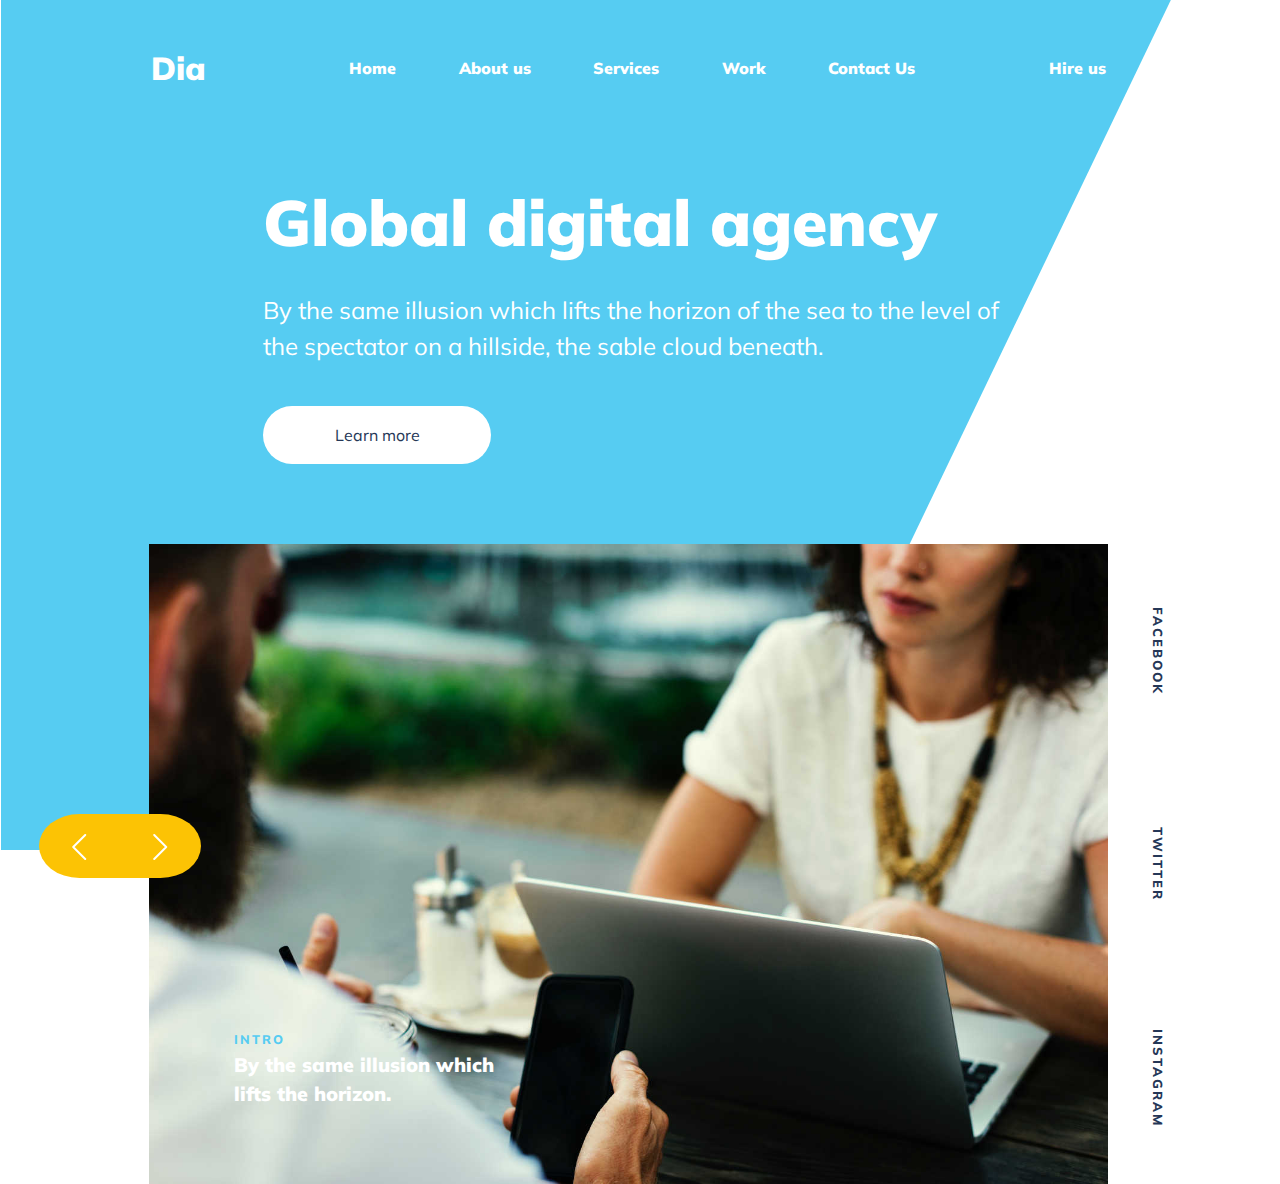
==== index.html @ 3fcb02a9 "Updates" ====
<!DOCTYPE html>
<html lang="en">
<head>
  <meta charset="UTF-8">
  <meta name="viewport" content="width=device-width, initial-scale=1.0">
  <title>Dia</title>
  <link rel="stylesheet" href="./styles/main.css">
  <link href="https://fonts.googleapis.com/css?family=Muli:300,400,700&display=swap" rel="stylesheet">
</head>
<body>
<header class="header">

  <nav class="nav header__nav">
    <ol class="nav__list">

      <li class="nav__item">
        <a href="" class="link nav__link nav__link--hover">
          Dia
        </a>
      </li>

      <li class="nav__item">
        <a href="" class="link nav__link">
          Home
        </a>
      </li>

      <li class="nav__item">
        <a href="" class="link nav__link">
          About us
        </a>
      </li>

      <li class="nav__item">
        <a href="" class="link nav__link">
          Services
        </a>
      </li>

      <li class="nav__item">
        <a href="" class="link nav__link">
          Work
        </a>
      </li>

      <li class="nav__item">
        <a href="" class="link nav__link">
          Contact Us
        </a>
      </li>

      <li class="nav__item">
        <a href="" class="link nav__link">
          Hire us
        </a>
      </li>
    </ol>
  </nav>

  <section class="heading header__info">
    <h1 class="heading__main">
      Global digital agency
    </h1>
    <p class="heading__text">By the same illusion which lifts the horizon of the sea to the level of the spectator on a
      hillside, the sable cloud beneath.</p>
    <a class="link heading__link" href="#">Learn more</a>
  </section>

  <section class="slider header__slider">

    <div class="slider__button">
      <div class="slider__button--left">
        <svg class="arrow" width="15" height="26" viewBox="0 0 15 26" fill="none" xmlns="http://www.w3.org/2000/svg">
          <path d="M13.2305 1L1.23047 13L13.2305 25" stroke="white" stroke-width="2" stroke-linecap="round"
                stroke-linejoin="round"/>
        </svg>
      </div>
      <div class="slider__button--right">
        <svg class="arrow" width="15" height="26" viewBox="0 0 15 26" fill="none" xmlns="http://www.w3.org/2000/svg">
          <path d="M1.23047 0.999999L13.2305 13L1.23047 25" stroke="white" stroke-width="2" stroke-linecap="round"
                stroke-linejoin="round"/>
        </svg>
      </div>
    </div>

    <img class="slider__img" src="./images/slider/slide-img-1.jpg" alt="">
    <div class="slider__intro--box">
      <a class="slider__link--intro">Intro</a>
      <p class="slider__text--intro">
        By the same illusion which lifts the horizon.
      </p>
    </div>

    <div class="slider__networks">
      <a class="link slider__link" href="#">Facebook</a>
      <a class="link slider__link" href="#">Twitter</a>
      <a class="link slider__link" href="#">Instagram</a>
    </div>


  </section>


</header>

<script type="text/javascript" src="scripts/main.js"></script>
</body>
</html>
---- styles/main.css ----
h1 {
  font-family: "Roboto", sans-serif;
  font-weight: 400; }

@font-face {
  font-family: "Roboto";
  src: url("../fonts/Roboto-Regular-webfont.woff") format("woff");
  font-weight: normal;
  font-style: normal; }

.header {
  height: 848px;
  background: url("../images/method-draw-image.svg") no-repeat right;
  background-size: cover;
  position: relative;
  border: 1px solid transparent; }
  .header__nav {
    margin-top: 51px; }

@media screen and (max-width: 899px) {
  .header {
    height: 1200px;
    background-color: #56ccf2; } }

.nav {
  display: -webkit-box;
  display: -ms-flexbox;
  display: flex;
  -ms-flex-wrap: nowrap;
      flex-wrap: nowrap;
  -webkit-box-pack: center;
      -ms-flex-pack: center;
          justify-content: center; }
  .nav__list {
    margin: 0;
    width: 100%;
    display: -webkit-box;
    display: -ms-flexbox;
    display: flex;
    -webkit-box-pack: center;
        -ms-flex-pack: center;
            justify-content: center;
    background-color: transparent; }
  .nav__item {
    list-style: none;
    line-height: 2;
    margin-right: 62.4px;
    padding-bottom: 5px;
    position: relative; }
    .nav__item::after {
      content: "";
      height: 0;
      width: 100%;
      bottom: 0;
      left: 0;
      border-radius: 2px;
      position: absolute;
      background-color: #fcc304;
      -webkit-transition: 0.5s;
      transition: 0.5s;
      -webkit-animation: nav_decor;
              animation: nav_decor; }
    .nav__item:nth-child(6) {
      margin-right: 134.16px; }
    .nav__item:first-child {
      padding: 0;
      font-size: 32px;
      line-height: 1;
      margin-right: 143.04px; }
    .nav__item:hover::after {
      height: 4px; }
    .nav__item:first-child:hover::after {
      height: 0;
      cursor: default; }
  .nav__link {
    font-weight: 900;
    padding: 5px 0;
    white-space: nowrap; }
    .nav__link--hover {
      cursor: default;
      padding: 0; }
      .nav__link--hover:hover {
        display: block;
        -webkit-transform: scale(1.5) rotate(360deg);
                transform: scale(1.5) rotate(360deg);
        -webkit-transition: 0.5s;
        transition: 0.5s; }

@media screen and (max-width: 999px) {
  .nav__item:nth-child(6) {
    margin-right: 62.4px; }
  .nav__item:first-child {
    margin-right: 62.4px; } }

@media screen and (max-width: 899px) {
  .nav__list {
    -webkit-box-orient: vertical;
    -webkit-box-direction: normal;
        -ms-flex-direction: column;
            flex-direction: column;
    -webkit-box-pack: center;
        -ms-flex-pack: center;
            justify-content: center;
    -webkit-box-align: center;
        -ms-flex-align: center;
            align-items: center; }
  .nav__item {
    font-size: 30px;
    line-height: 1.25; }
  .nav__item:first-child {
    margin-bottom: 50px; }
  .nav__link--hover {
    font-size: 62px; } }

body {
  margin: 0;
  font-family: "Muli", sans-serif;
  font-size: 16;
  line-height: 1.5; }

h1,
p {
  margin: 0; }

.link {
  text-decoration: none;
  color: white; }

.heading {
  display: -webkit-box;
  display: -ms-flexbox;
  display: flex;
  -webkit-box-orient: vertical;
  -webkit-box-direction: normal;
      -ms-flex-direction: column;
          flex-direction: column;
  width: 754px;
  position: relative;
  left: calc(50% - 377px); }
  .heading__main {
    font-family: "Muli", sans-serif;
    font-weight: 900;
    font-size: 64px;
    color: #fff;
    margin-top: 85px; }
  .heading__text {
    font-size: 24px;
    color: white;
    margin-top: 22px; }
  .heading__link {
    display: -webkit-box;
    display: -ms-flexbox;
    display: flex;
    -webkit-box-pack: center;
        -ms-flex-pack: center;
            justify-content: center;
    -webkit-box-align: center;
        -ms-flex-align: center;
            align-items: center;
    width: 226px;
    height: 56px;
    border-radius: 64px;
    background-color: #fff;
    color: #253757;
    margin-top: 42px;
    border: 1px solid transparent; }
    .heading__link:hover {
      color: #181818;
      background: #f7f7f7 -webkit-gradient(linear, left top, left bottom, from(#f7f7f7), to(#f1f1f1));
      background: #f7f7f7 linear-gradient(#f7f7f7, #f1f1f1); }
    .heading__link:active {
      color: #333333;
      border: 1px solid #cccccc;
      background: #eeeeee -webkit-gradient(linear, left top, left bottom, from(#eeeeee), to(#e0e0e0));
      background: #eeeeee linear-gradient(#eeeeee, #e0e0e0);
      -webkit-box-shadow: 0 1px 2px rgba(0, 0, 0, 0.1) inset;
              box-shadow: 0 1px 2px rgba(0, 0, 0, 0.1) inset; }

@media screen and (max-width: 899px) {
  .heading {
    -webkit-box-pack: center;
        -ms-flex-pack: center;
            justify-content: center;
    -webkit-box-align: center;
        -ms-flex-align: center;
            align-items: center;
    width: 100%;
    position: static; }
    .heading__main {
      font-size: 30px;
      padding: 0 40px;
      text-align: center; }
    .heading__text {
      font-size: 20px;
      color: white;
      margin-top: 22px;
      padding: 0 40px;
      text-align: center; } }

.slider {
  display: -webkit-box;
  display: -ms-flexbox;
  display: flex;
  -webkit-box-pack: center;
      -ms-flex-pack: center;
          justify-content: center;
  height: 640px;
  width: 80%;
  margin: 0 auto;
  padding-top: 80px;
  left: 80px;
  z-index: 1;
  position: relative; }
  .slider__img {
    height: 100%;
    width: 100%;
    -o-object-fit: cover;
       object-fit: cover;
    position: relative; }
  .slider__networks {
    display: -webkit-box;
    display: -ms-flexbox;
    display: flex;
    -webkit-box-orient: vertical;
    -webkit-box-direction: normal;
        -ms-flex-direction: column;
            flex-direction: column;
    -ms-flex-pack: distribute;
        justify-content: space-around;
    -webkit-box-align: center;
        -ms-flex-align: center;
            align-items: center; }
  .slider__link {
    display: block;
    margin-right: 85px;
    font-weight: 800;
    font-size: 13px;
    letter-spacing: 2px;
    text-transform: uppercase;
    color: #253757;
    -webkit-transform: rotate(90deg);
            transform: rotate(90deg); }
  .slider__intro--box {
    position: absolute;
    width: 265px;
    top: 562px;
    left: 25px; }
  .slider__link--intro {
    font-weight: 800;
    font-size: 12.6px;
    letter-spacing: 2px;
    text-transform: uppercase;
    color: #56ccf2; }
  .slider__text--intro {
    font-weight: 900;
    font-size: 19.6px;
    color: #fff; }
  .slider__button {
    position: absolute;
    top: calc(50% - 10px);
    right: calc(100% + 8px);
    display: -webkit-box;
    display: -ms-flexbox;
    display: flex;
    width: 162px;
    height: 64px;
    border-radius: 50px;
    z-index: 3; }
    .slider__button--left {
      position: relative;
      background-color: #fcc304;
      border-radius: 50% 0 0 50%;
      width: 50%;
      height: 100%;
      -webkit-transition: 1s;
      transition: 1s; }
      .slider__button--left:hover {
        background-color: #8a8a21;
        cursor: pointer; }
    .slider__button--right {
      position: relative;
      background-color: #fcc304;
      border-radius: 0 50% 50% 0;
      width: 50%;
      height: 100%;
      -webkit-transition: 1s;
      transition: 1s; }
      .slider__button--right:hover {
        background-color: #8a8a21;
        cursor: pointer; }

.arrow {
  display: block;
  margin: 20px auto; }

@media screen and (max-width: 899px) {
  .slider {
    position: static;
    display: -webkit-box;
    display: -ms-flexbox;
    display: flex;
    -webkit-box-pack: center;
        -ms-flex-pack: center;
            justify-content: center;
    -webkit-box-align: center;
        -ms-flex-align: center;
            align-items: center;
    margin: 0;
    width: 100%; }
    .slider__networks {
      display: none; } }

/*# sourceMappingURL=main.css.map */
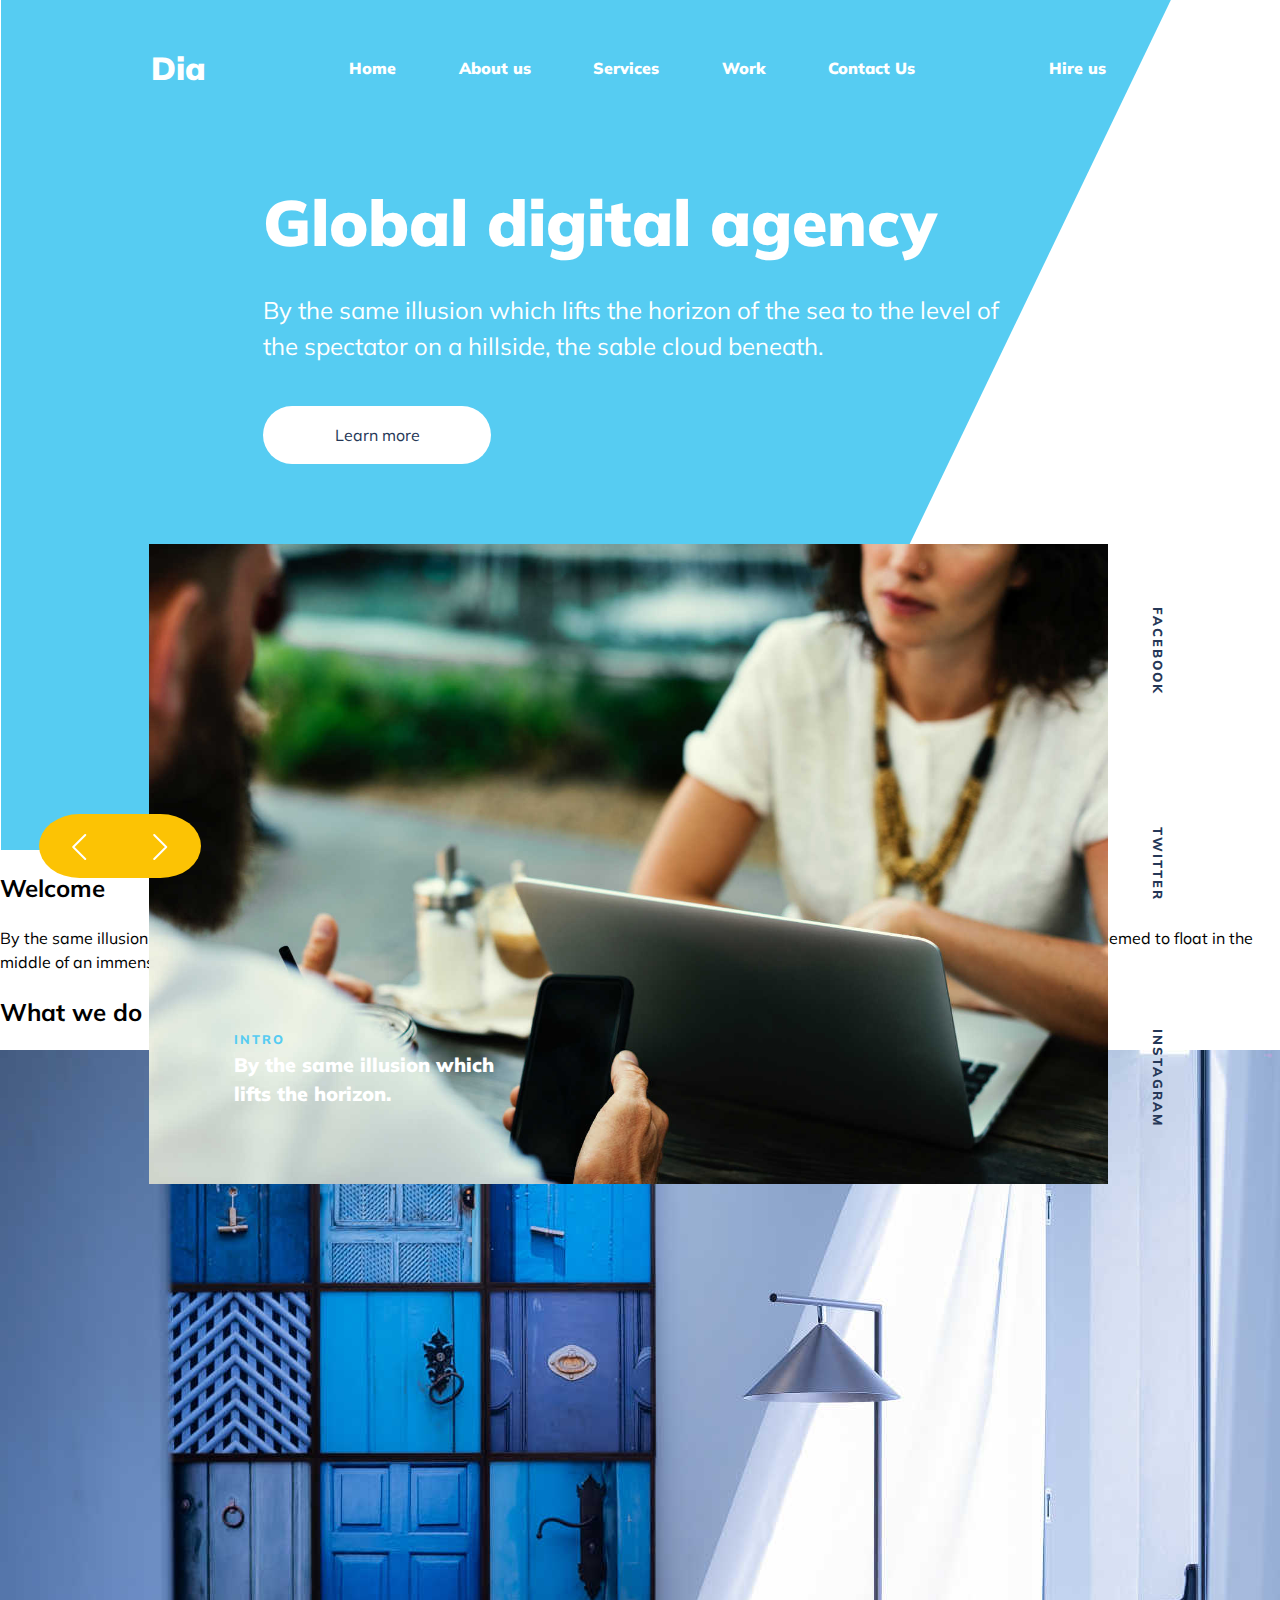
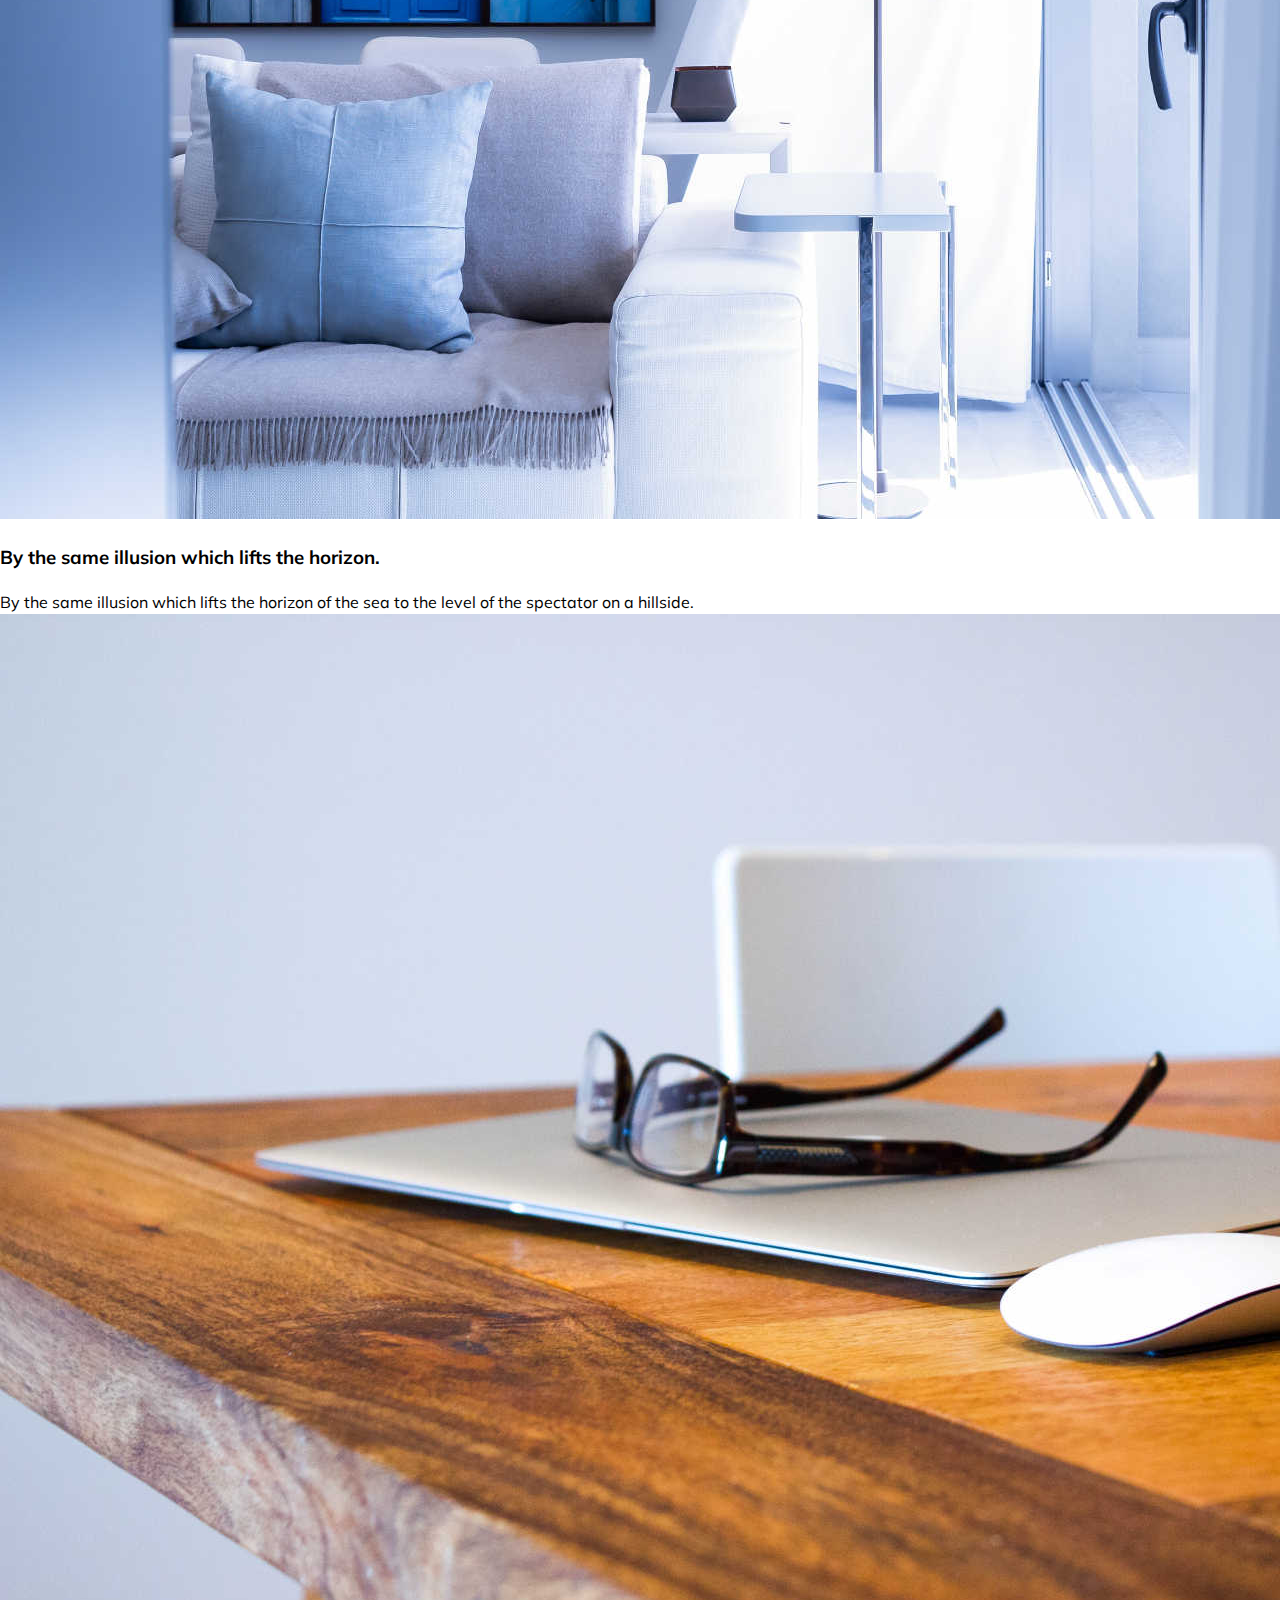
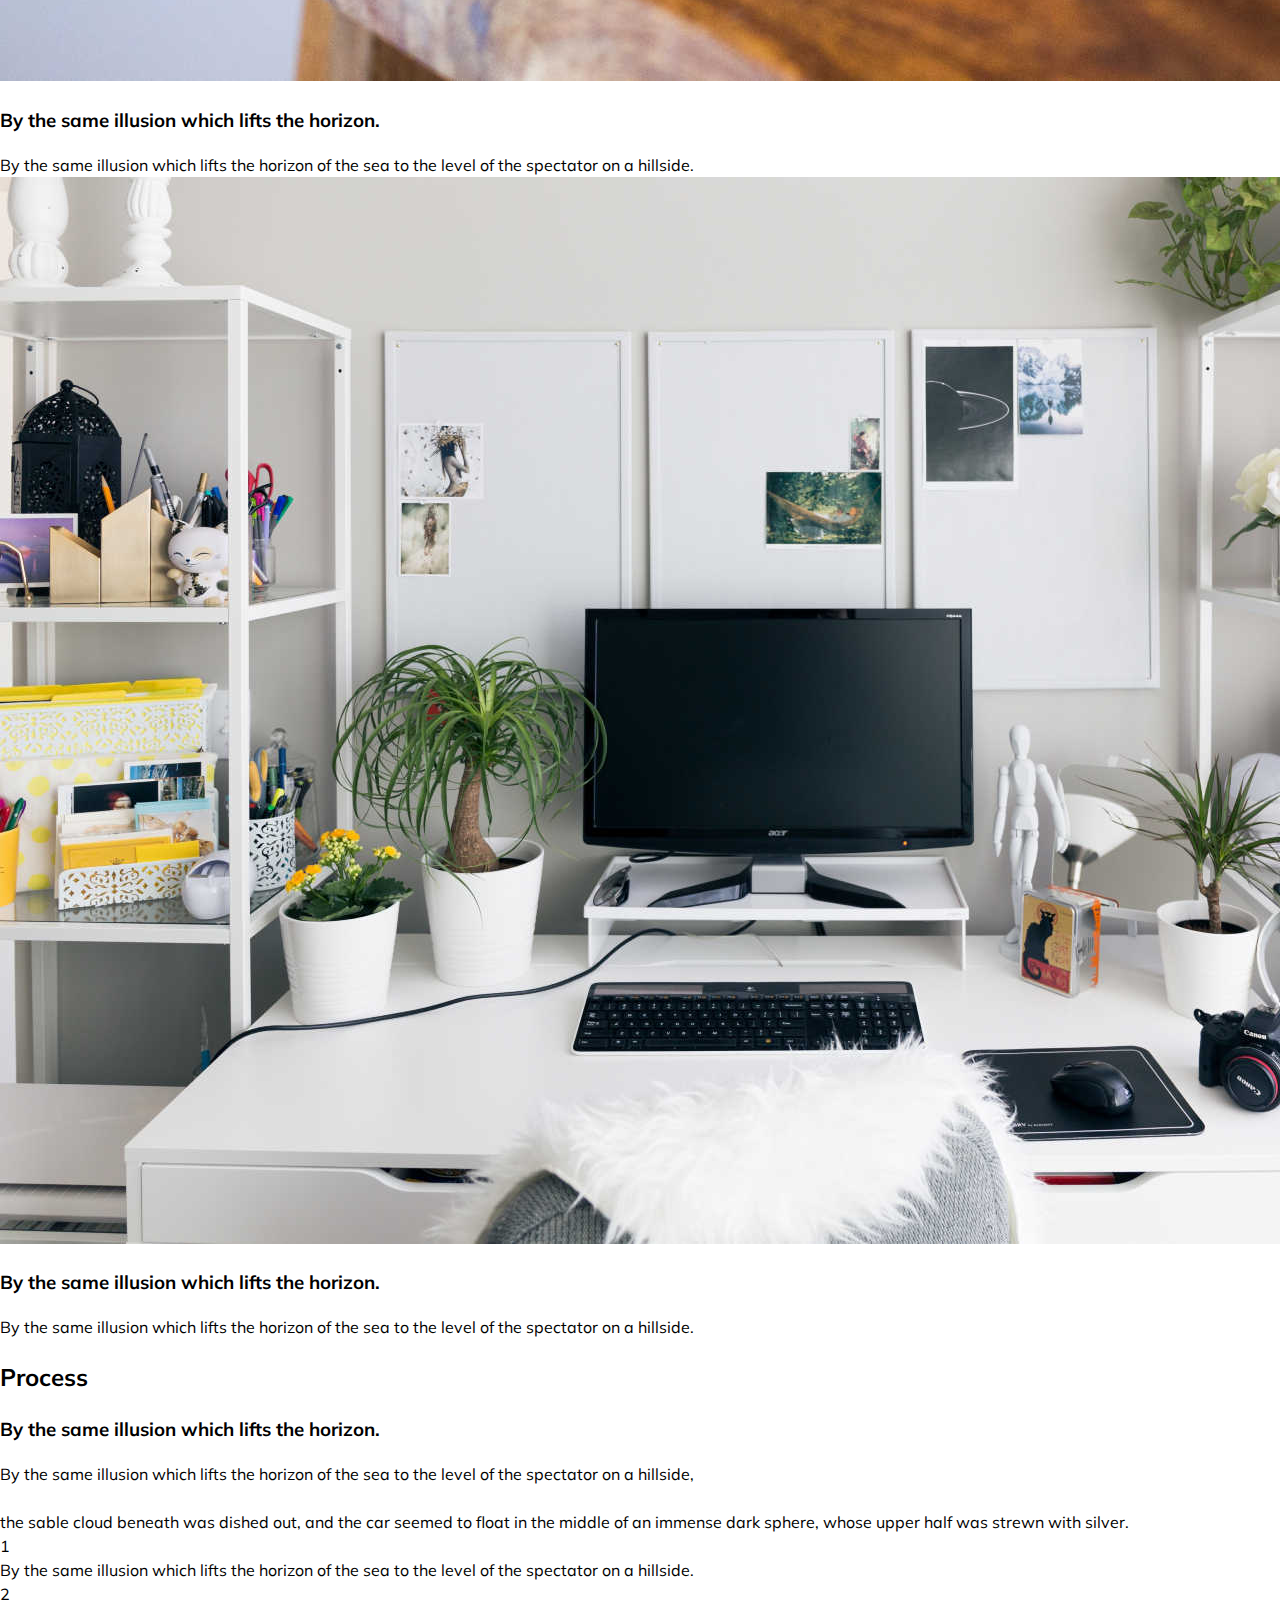
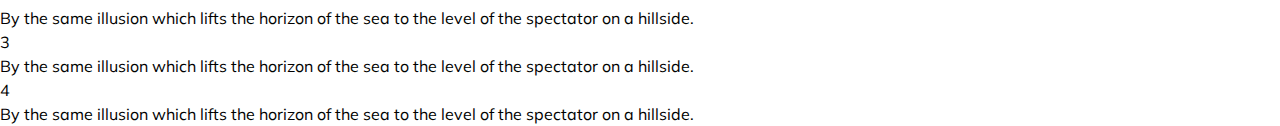
==== commit c59c4a37: "Update index.html" ====
--- a/index.html
+++ b/index.html
@@ -5,9 +5,9 @@
   <meta name="viewport" content="width=device-width, initial-scale=1.0">
   <title>Dia</title>
   <link rel="stylesheet" href="./styles/main.css">
-  <link href="https://fonts.googleapis.com/css?family=Muli:300,400,700&display=swap" rel="stylesheet">
+  <link href="https://fonts.googleapis.com/css?family=Muli:300,400,600,700,800,900&display=swap" rel="stylesheet">
 </head>
-<body>
+<body class="body">
 <header class="header">
 
   <nav class="nav header__nav">
@@ -100,8 +100,123 @@
 
   </section>
 
-
 </header>
+
+<main class="main body__main">
+  <section class="welcome main__welcome">
+    <article class="welcome__info">
+      <h2 class="welcome__heading">Welcome</h2>
+      <p class="welcome__text">
+        By the same illusion which lifts the horizon of
+        the sea to the level of the spectator on a hillside,
+        the sable cloud beneath was dished out, and the car seemed
+        to float in the middle of an immense dark sphere, whose
+        upper half was strewn with silver.
+      </p>
+    </article>
+  </section>
+
+  <section class="specification main__specification">
+    <h2 class="specification__heading">What we do</h2>
+    <article class="directions specification__directions">
+
+      <article class="directions__item">
+        <img src="./images/what-we-do/what-we-do-1.jpg" class="directions__img" alt="Lorem ipsum dolor sit amet.">
+        <h3 class="directions__heading">
+          By the same illusion which lifts the horizon.
+        </h3>
+        <p class="directions__text">
+          By the same illusion which lifts
+          the horizon of the sea to the level of
+          the spectator on a hillside.
+        </p>
+
+      </article>
+
+      <article class="directions__item">
+        <img src="./images/what-we-do/what-we-do-2.jpg" class="directions__img" alt="Lorem ipsum dolor sit amet.">
+        <h3 class="directions__heading">
+          By the same illusion which lifts the horizon.
+        </h3>
+        <p class="directions__text">
+          By the same illusion which lifts
+          the horizon of the sea to the level of
+          the spectator on a hillside.
+        </p>
+
+      </article>
+
+      <article class="directions__item">
+        <img src="./images/what-we-do/what-we-do-3.jpg" class="directions__img" alt="Lorem ipsum dolor sit amet.">
+        <h3 class="directions__heading">
+          By the same illusion which lifts the horizon.
+        </h3>
+        <p class="directions__text">
+          By the same illusion which lifts
+          the horizon of the sea to the level of
+          the spectator on a hillside.
+        </p>
+
+      </article>
+
+    </article>
+  </section>
+
+  <section class="process main__process">
+
+    <article class="process__item">
+      <h2 class="process__heading">Process</h2>
+      <h3 class="process__subheading">
+        By the same illusion which lifts the horizon.
+      </h3>
+      <p class="process__text">
+        By the same illusion which lifts
+        the horizon of the sea to the level of the spectator on a hillside,
+        <br><br>
+        the sable cloud beneath was dished out,
+        and the car seemed to float in the middle of an
+        immense dark sphere, whose upper half was strewn with silver.
+      </p>
+    </article>
+
+    <article class="cards process__cards">
+
+      <article class="cards__item">
+        <span class="cards__number cards__number--1"></span>
+        <p class="cards__num cards__num--1">1</p>
+        <p class="cards__item--text">By the same illusion which lifts
+          the horizon of the sea to the level
+          of the spectator on a hillside.</p>
+      </article>
+
+        <article class="cards__item">
+          <span class="cards__number cards__number--2"></span>
+          <p class="cards__num cards__num--2">2</p>
+          <p class="cards__item--text">By the same illusion which lifts
+            the horizon of the sea to the level
+            of the spectator on a hillside.</p>
+        </article>
+
+        <article class="cards__item">
+          <span class="cards__number cards__number--3"></span>
+          <p class="cards__num cards__num--3">3</p>
+          <p class="cards__item--text">By the same illusion which lifts
+            the horizon of the sea to the level
+            of the spectator on a hillside.</p>
+        </article>
+
+        <article class="cards__item">
+          <span class="cards__number cards__number--4"></span>
+          <p class="cards__num cards__num--4">4</p>
+          <p class="cards__item--text">By the same illusion which lifts
+            the horizon of the sea to the level
+            of the spectator on a hillside.</p>
+        </article>
+
+      </article>
+    </article>
+  </section>
+</main>
 
 <script type="text/javascript" src="scripts/main.js"></script>
 </body>
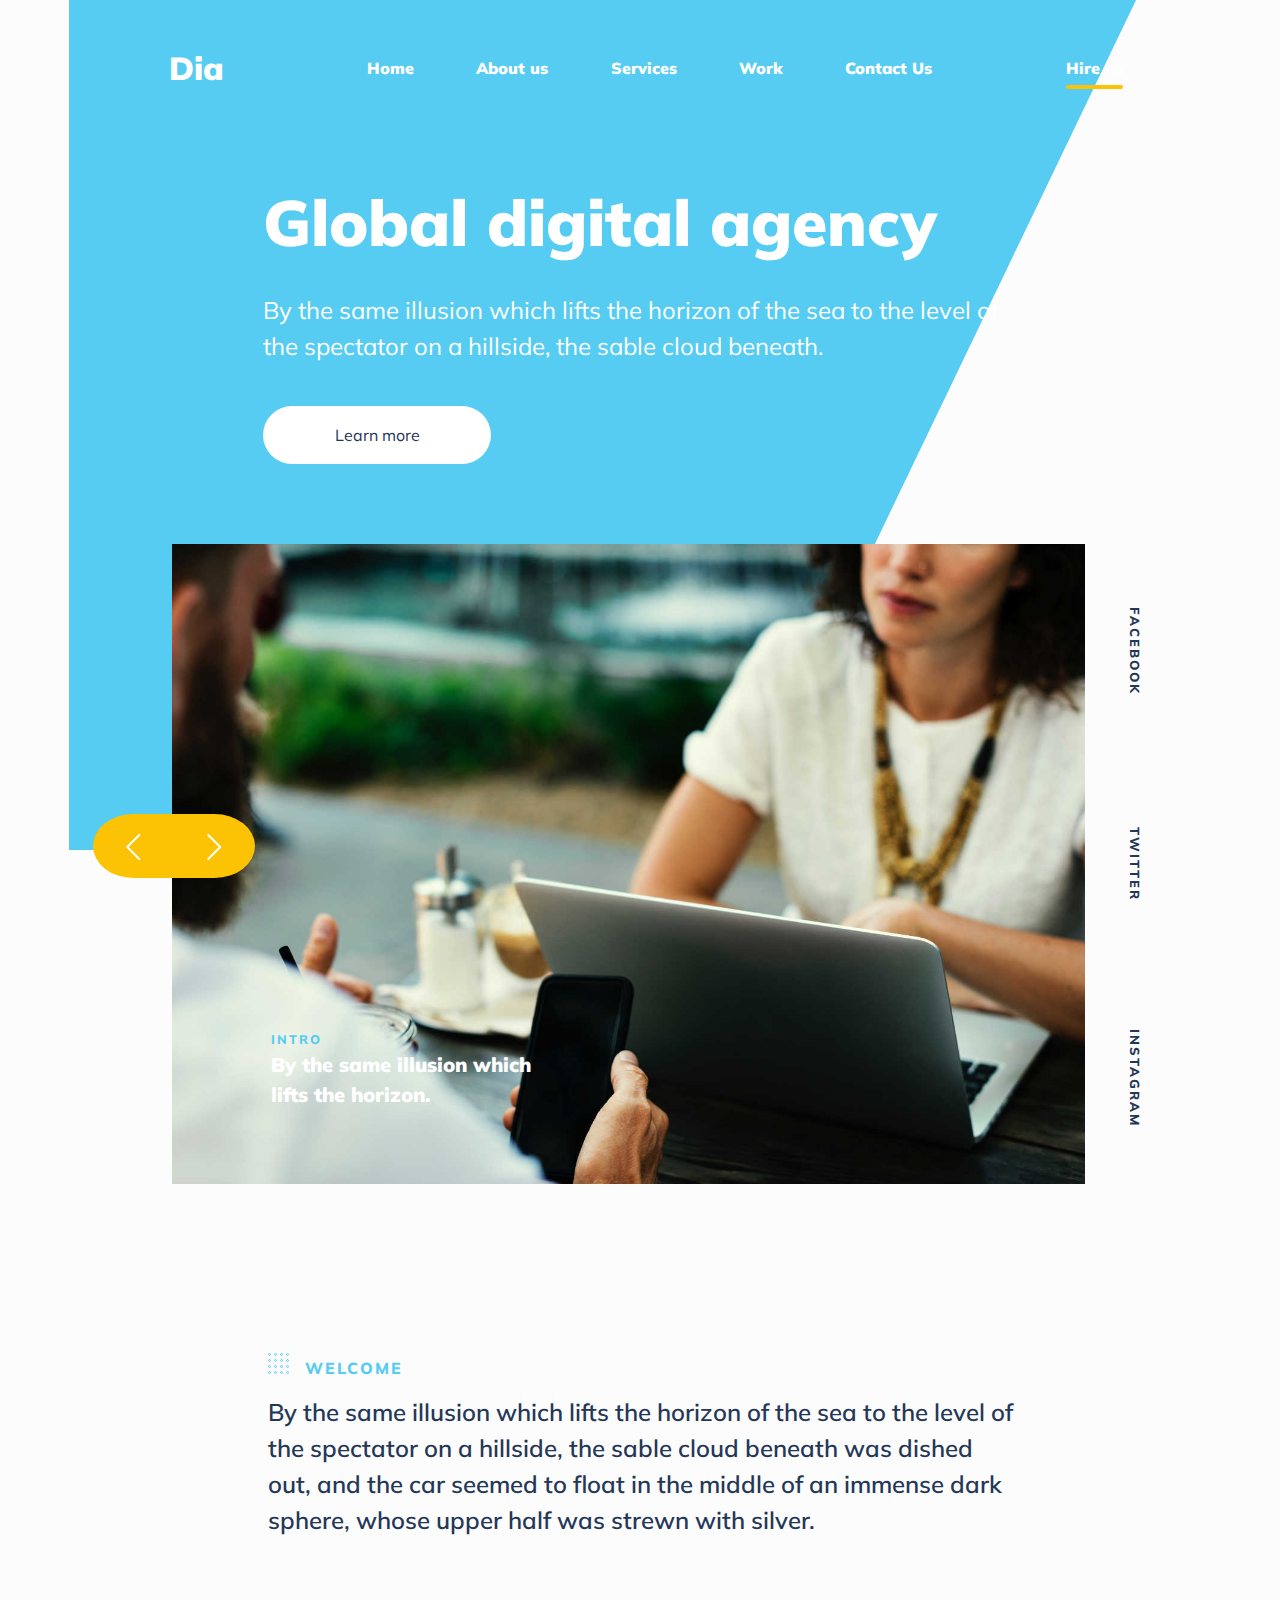
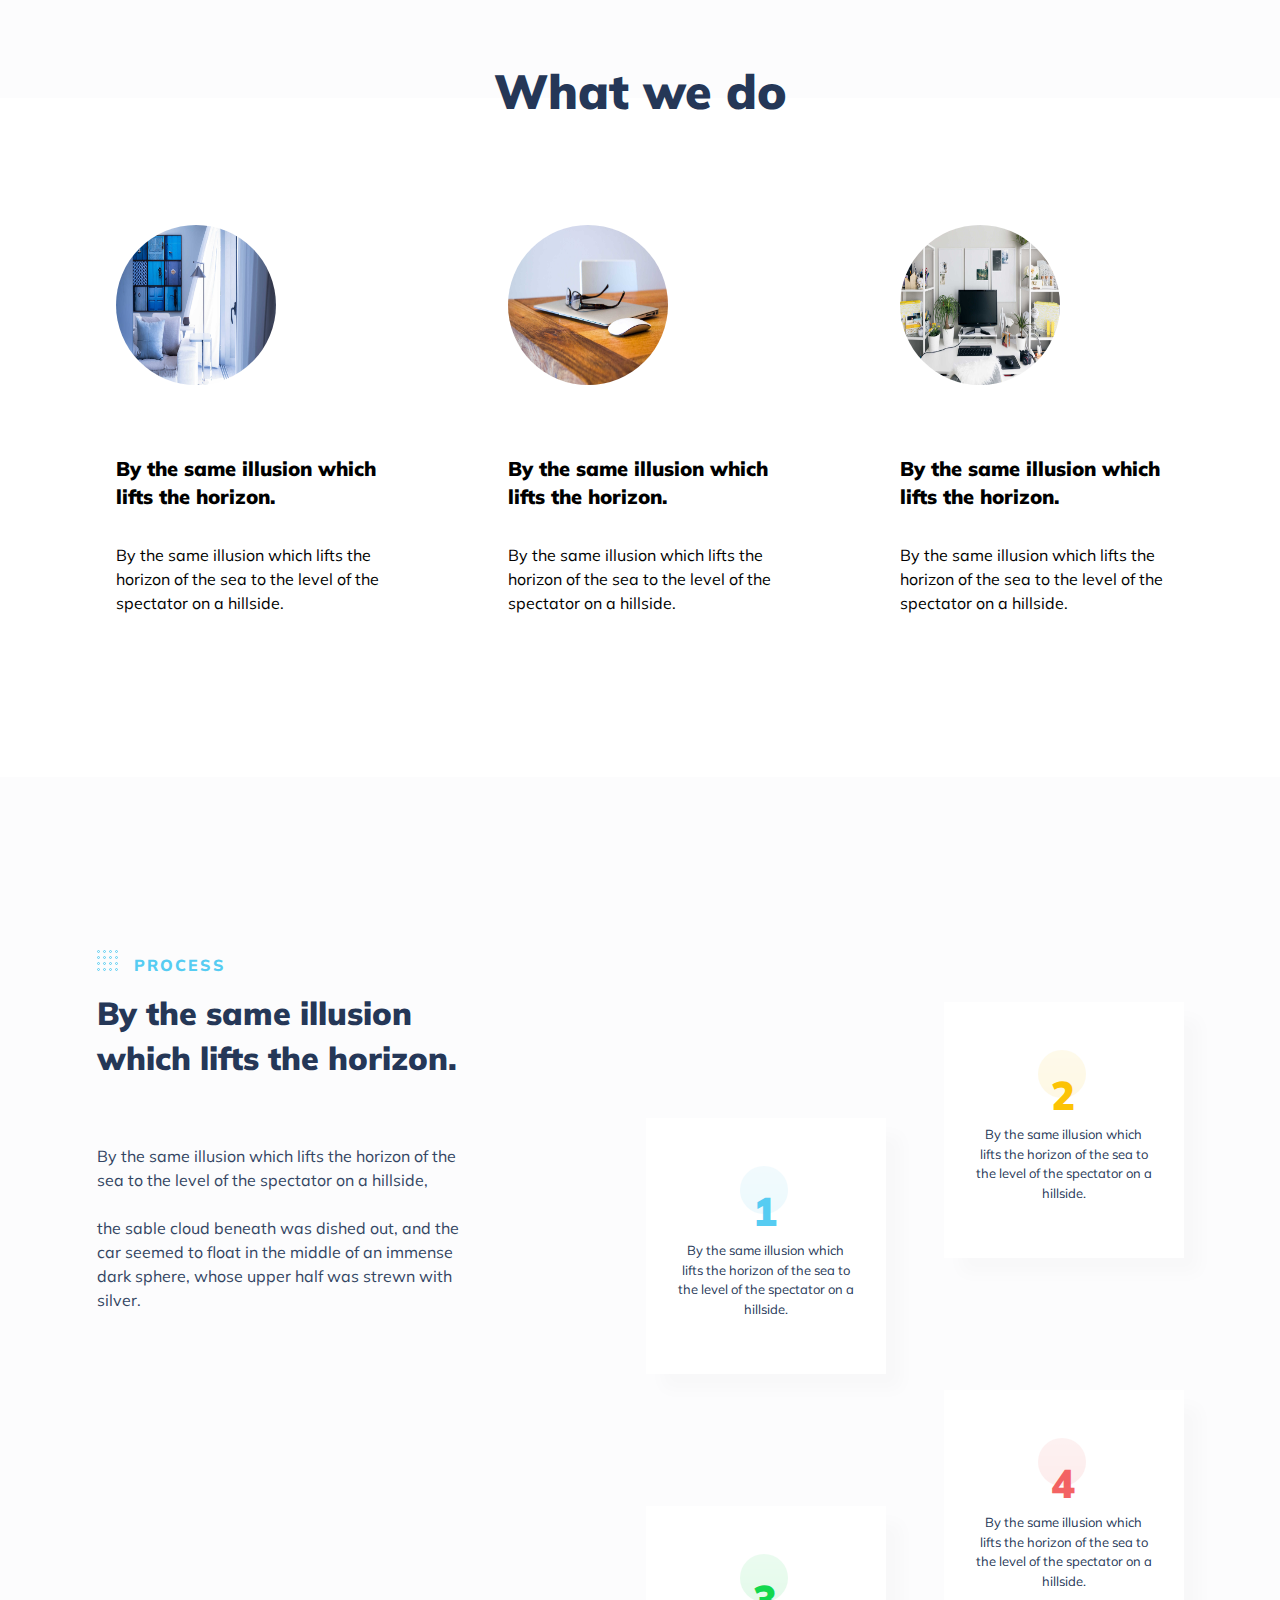
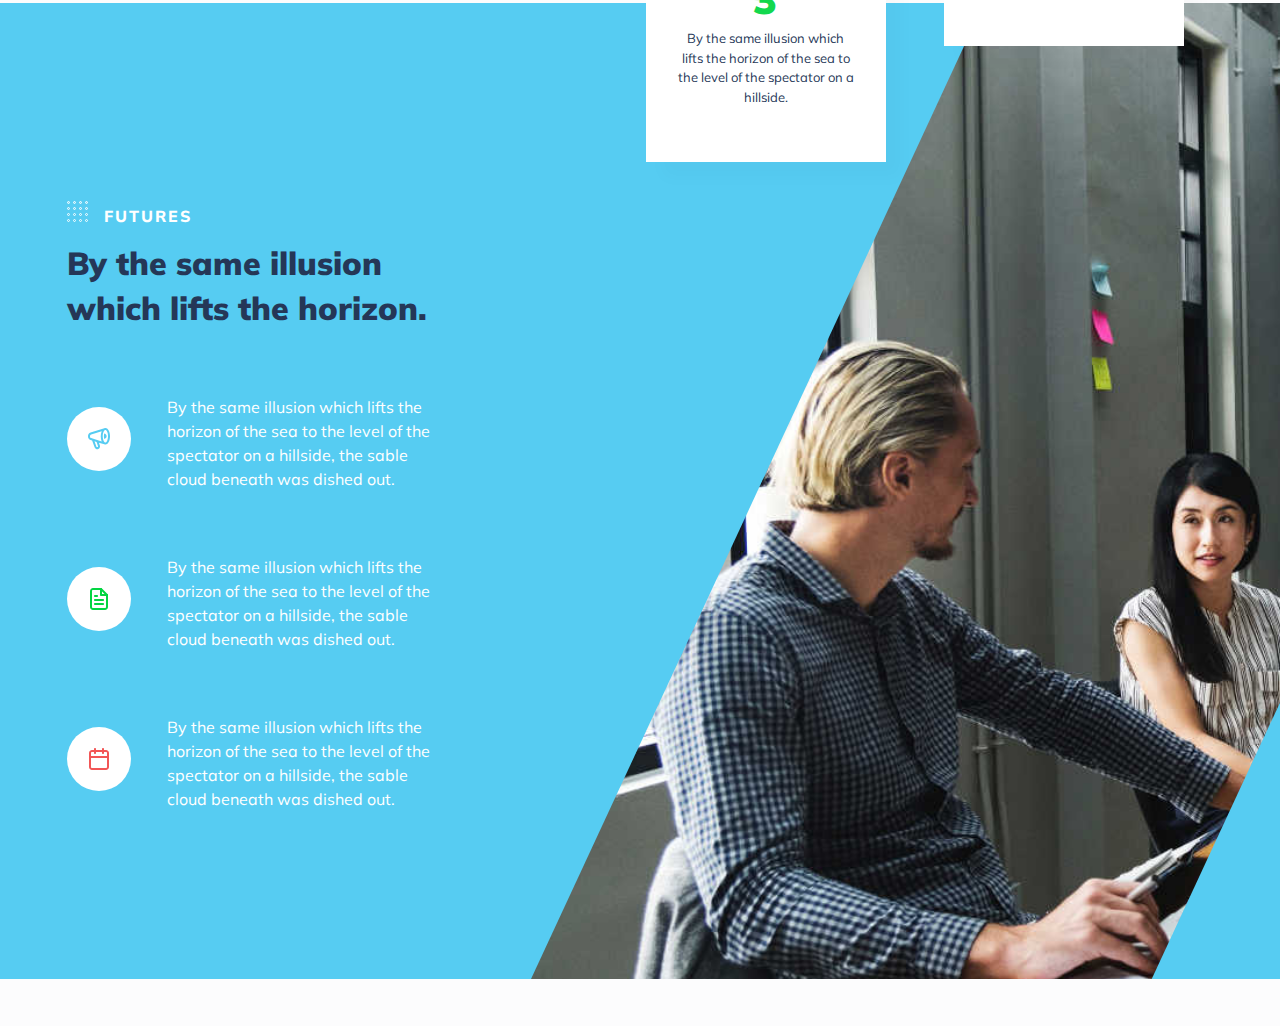
==== commit 9add361e: "Updates" ====
--- a/index.html
+++ b/index.html
@@ -105,7 +105,7 @@
 <main class="main body__main">
   <section class="welcome main__welcome">
     <article class="welcome__info">
-      <h2 class="welcome__heading">Welcome</h2>
+      <h2 class="section-heading">Welcome</h2>
       <p class="welcome__text">
         By the same illusion which lifts the horizon of
         the sea to the level of the spectator on a hillside,
@@ -165,8 +165,8 @@
   <section class="process main__process">
 
     <article class="process__item">
-      <h2 class="process__heading">Process</h2>
-      <h3 class="process__subheading">
+      <h2 class="section-heading">Process</h2>
+      <h3 class="subheading">
         By the same illusion which lifts the horizon.
       </h3>
       <p class="process__text">
@@ -189,33 +189,71 @@
           of the spectator on a hillside.</p>
       </article>
 
-        <article class="cards__item">
-          <span class="cards__number cards__number--2"></span>
-          <p class="cards__num cards__num--2">2</p>
-          <p class="cards__item--text">By the same illusion which lifts
-            the horizon of the sea to the level
-            of the spectator on a hillside.</p>
-        </article>
-
-        <article class="cards__item">
-          <span class="cards__number cards__number--3"></span>
-          <p class="cards__num cards__num--3">3</p>
-          <p class="cards__item--text">By the same illusion which lifts
-            the horizon of the sea to the level
-            of the spectator on a hillside.</p>
-        </article>
-
-        <article class="cards__item">
-          <span class="cards__number cards__number--4"></span>
-          <p class="cards__num cards__num--4">4</p>
-          <p class="cards__item--text">By the same illusion which lifts
-            the horizon of the sea to the level
-            of the spectator on a hillside.</p>
-        </article>
-
-      </article>
-    </article>
-  </section>
+      <article class="cards__item">
+        <span class="cards__number cards__number--2"></span>
+        <p class="cards__num cards__num--2">2</p>
+        <p class="cards__item--text">By the same illusion which lifts
+          the horizon of the sea to the level
+          of the spectator on a hillside.</p>
+      </article>
+
+      <article class="cards__item">
+        <span class="cards__number cards__number--3"></span>
+        <p class="cards__num cards__num--3">3</p>
+        <p class="cards__item--text">By the same illusion which lifts
+          the horizon of the sea to the level
+          of the spectator on a hillside.</p>
+      </article>
+
+      <article class="cards__item">
+        <span class="cards__number cards__number--4"></span>
+        <p class="cards__num cards__num--4">4</p>
+        <p class="cards__item--text">By the same illusion which lifts
+          the horizon of the sea to the level
+          of the spectator on a hillside.</p>
+      </article>
+
+    </article>
+    </article>
+
+  </section>
+
+  <section class="features">
+    <article class="features__info">
+      <h2 class="section-heading section-heading--lite">Futures</h2>
+      <h3 class="subheading features__subheading">By the same illusion which lifts the horizon.</h3>
+
+      <span class="icon features__icon--1"></span>
+      <p class="features__text">
+        By the same illusion which lifts the horizon
+        of the sea to the level of the spectator on a hillside,
+        the sable cloud beneath was dished out.
+      </p>
+
+      <span class="icon features__icon--2"></span>
+      <p class="features__text">
+        By the same illusion which lifts
+        the horizon of the sea to the level of
+        the spectator on a hillside, the sable
+        cloud beneath was dished out.
+      </p>
+
+      <span class="icon features__icon--3"></span>
+      <p class="features__text">
+        By the same illusion which lifts the horizon
+        of the sea to the level of the spectator on a hillside,
+        the sable cloud beneath was dished out.
+      </p>
+
+    </article>
+
+    <div class="rectangle">
+    </div>
+
+
+  </section>
+
+
 </main>
 
 <script type="text/javascript" src="scripts/main.js"></script>
--- a/styles/main.css
+++ b/styles/main.css
@@ -10,6 +10,7 @@
 
 .header {
   height: 848px;
+  max-width: 1600px;
   background: url("../images/method-draw-image.svg") no-repeat right;
   background-size: cover;
   position: relative;
@@ -19,7 +20,17 @@
 
 @media screen and (max-width: 899px) {
   .header {
+    display: -webkit-box;
+    display: -ms-flexbox;
+    display: flex;
+    -webkit-box-orient: vertical;
+    -webkit-box-direction: normal;
+        -ms-flex-direction: column;
+            flex-direction: column;
     height: 1200px;
+    width: 100vw;
+    -webkit-box-sizing: border-box;
+            box-sizing: border-box;
     background-color: #56ccf2; } }
 
 .nav {
@@ -30,7 +41,10 @@
       flex-wrap: nowrap;
   -webkit-box-pack: center;
       -ms-flex-pack: center;
-          justify-content: center; }
+          justify-content: center;
+  width: 948px;
+  position: relative;
+  left: 10%; }
   .nav__list {
     margin: 0;
     width: 100%;
@@ -60,6 +74,8 @@
       transition: 0.5s;
       -webkit-animation: nav_decor;
               animation: nav_decor; }
+    .nav__item:last-child::after {
+      height: 4px; }
     .nav__item:nth-child(6) {
       margin-right: 134.16px; }
     .nav__item:first-child {
@@ -86,38 +102,50 @@
         -webkit-transition: 0.5s;
         transition: 0.5s; }
 
-@media screen and (max-width: 999px) {
-  .nav__item:nth-child(6) {
-    margin-right: 62.4px; }
-  .nav__item:first-child {
-    margin-right: 62.4px; } }
-
 @media screen and (max-width: 899px) {
-  .nav__list {
-    -webkit-box-orient: vertical;
-    -webkit-box-direction: normal;
-        -ms-flex-direction: column;
-            flex-direction: column;
-    -webkit-box-pack: center;
-        -ms-flex-pack: center;
-            justify-content: center;
-    -webkit-box-align: center;
-        -ms-flex-align: center;
-            align-items: center; }
-  .nav__item {
-    font-size: 30px;
-    line-height: 1.25; }
-  .nav__item:first-child {
-    margin-bottom: 50px; }
-  .nav__link--hover {
-    font-size: 62px; } }
+  .nav {
+    position: static;
+    width: 100%; }
+    .nav__list {
+      -webkit-box-orient: vertical;
+      -webkit-box-direction: normal;
+          -ms-flex-direction: column;
+              flex-direction: column;
+      -webkit-box-pack: center;
+          -ms-flex-pack: center;
+              justify-content: center;
+      -webkit-box-align: center;
+          -ms-flex-align: center;
+              align-items: center; }
+    .nav__item {
+      font-size: 30px;
+      line-height: 1.25;
+      margin: 0; }
+      .nav__item:first-child, .nav__item:nth-child(6) {
+        margin-right: 0; }
+    .nav__item:first-child {
+      margin-bottom: 50px; }
+    .nav__link--hover {
+      font-size: 62px; } }
 
 body {
+  display: -webkit-box;
+  display: -ms-flexbox;
+  display: flex;
+  -webkit-box-orient: vertical;
+  -webkit-box-direction: normal;
+      -ms-flex-direction: column;
+          flex-direction: column;
+  -webkit-box-align: center;
+      -ms-flex-align: center;
+          align-items: center;
+  background-color: #fcfcfd;
   margin: 0;
   font-family: "Muli", sans-serif;
-  font-size: 16;
+  font-size: 16px;
   line-height: 1.5; }
 
+h3,
 h1,
 p {
   margin: 0; }
@@ -136,7 +164,7 @@
           flex-direction: column;
   width: 754px;
   position: relative;
-  left: calc(50% - 377px); }
+  left: 17%; }
   .heading__main {
     font-family: "Muli", sans-serif;
     font-weight: 900;
@@ -185,7 +213,8 @@
         -ms-flex-align: center;
             align-items: center;
     width: 100%;
-    position: static; }
+    position: static;
+    padding: 0; }
     .heading__main {
       font-size: 30px;
       padding: 0 40px;
@@ -244,7 +273,7 @@
     position: absolute;
     width: 265px;
     top: 562px;
-    left: 25px; }
+    left: 8px; }
   .slider__link--intro {
     font-weight: 800;
     font-size: 12.6px;
@@ -253,7 +282,7 @@
     color: #56ccf2; }
   .slider__text--intro {
     font-weight: 900;
-    font-size: 19.6px;
+    font-size: 20px;
     color: #fff; }
   .slider__button {
     position: absolute;
@@ -306,8 +335,337 @@
         -ms-flex-align: center;
             align-items: center;
     margin: 0;
-    width: 100%; }
+    width: 100vw;
+    -webkit-box-sizing: border-box;
+            box-sizing: border-box; }
+    .slider__img {
+      width: 100vw; }
     .slider__networks {
-      display: none; } }
+      display: none; }
+    .slider__intro--box {
+      top: 1062px;
+      left: 98px; } }
+
+.body__main {
+  margin-top: 490px; }
+
+.section-heading {
+  font-weight: 800;
+  font-size: 16px;
+  letter-spacing: 2px;
+  text-transform: uppercase;
+  color: #56ccf2; }
+  .section-heading:before {
+    content: url("../images/sub-title/sub-title-icon-dark.svg");
+    margin-right: 16px; }
+  .section-heading--lite {
+    color: #fff; }
+    .section-heading--lite:before {
+      content: url("../images/sub-title/sub-title-icon-light.svg"); }
+
+.subheading {
+  font-weight: 900;
+  font-size: 32px;
+  line-height: 1.4;
+  color: #253757;
+  padding-bottom: 64px; }
+
+.main {
+  display: -webkit-box;
+  display: -ms-flexbox;
+  display: flex;
+  -webkit-box-orient: vertical;
+  -webkit-box-direction: normal;
+      -ms-flex-direction: column;
+          flex-direction: column;
+  -webkit-box-pack: center;
+      -ms-flex-pack: center;
+          justify-content: center;
+  -webkit-box-align: center;
+      -ms-flex-align: center;
+          align-items: center;
+  max-width: 1600px; }
+
+.welcome {
+  width: 745px;
+  padding-bottom: 160px; }
+  .welcome__text {
+    font-family: Muli, sans-serif;
+    font-weight: 600;
+    font-size: 24px;
+    line-height: 1.5;
+    color: #253757; }
+
+.specification {
+  background-color: #fff;
+  width: 100vw; }
+  .specification__heading {
+    font-weight: 900;
+    font-size: 48px;
+    line-height: 1;
+    text-align: center;
+    position: relative;
+    bottom: 70px;
+    color: #253757; }
+
+.directions {
+  display: -webkit-box;
+  display: -ms-flexbox;
+  display: flex;
+  -webkit-box-pack: center;
+      -ms-flex-pack: center;
+          justify-content: center;
+  -webkit-box-align: center;
+      -ms-flex-align: center;
+          align-items: center;
+  padding-bottom: 162px; }
+  .directions__item {
+    width: 264px;
+    margin-right: 128px; }
+    .directions__item:last-child {
+      margin: 0; }
+  .directions__img {
+    width: 160px;
+    height: 160px;
+    border-radius: 50%;
+    margin-bottom: 64px; }
+  .directions__heading {
+    font-weight: 900;
+    font-size: 20px;
+    line-height: 1.4;
+    margin-bottom: 32px; }
+
+.process {
+  display: -webkit-box;
+  display: -ms-flexbox;
+  display: flex;
+  -webkit-box-pack: justify;
+      -ms-flex-pack: justify;
+          justify-content: space-between;
+  padding-top: 160px; }
+  .process__item {
+    width: 362px;
+    margin-right: 187px; }
+  .process__text {
+    font-size: 16px;
+    color: #334563; }
+
+.cards {
+  display: grid;
+  grid-template-columns: repeat(2, 240px);
+  grid-template-rows: repeat(2, 260px);
+  grid-column-gap: 58px;
+  grid-row-gap: 128px;
+  margin-top: 65px; }
+  .cards__item {
+    width: 240px;
+    height: 256px;
+    background-color: #fff;
+    -webkit-box-shadow: 16px 16px 16px rgba(0, 0, 0, 0.02);
+            box-shadow: 16px 16px 16px rgba(0, 0, 0, 0.02);
+    text-align: center;
+    font-size: 13px;
+    color: #253757;
+    padding: 0 32px;
+    -webkit-box-sizing: border-box;
+            box-sizing: border-box; }
+    .cards__item:first-child, .cards__item:nth-child(3) {
+      margin-top: 116px; }
+    .cards__item:nth-child(3), .cards__item:nth-child(4) {
+      z-index: 1; }
+  .cards__number {
+    display: block;
+    width: 48px;
+    height: 48px;
+    border-radius: 50%;
+    opacity: 0.1;
+    position: relative;
+    left: calc(120px - 58px);
+    top: 48px; }
+    .cards__number--1 {
+      background: -webkit-gradient(linear, left top, left bottom, from(rgba(255, 255, 255, 0.25)), to(rgba(255, 255, 255, 0))), -webkit-gradient(linear, left bottom, left top, from(#56ccf2), to(#56ccf2)), #c4c4c4;
+      background: linear-gradient(180deg, rgba(255, 255, 255, 0.25) 0%, rgba(255, 255, 255, 0) 100%), linear-gradient(0deg, #56ccf2, #56ccf2), #c4c4c4; }
+    .cards__number--2 {
+      background: -webkit-gradient(linear, left top, left bottom, from(rgba(255, 255, 255, 0.25)), to(rgba(255, 255, 255, 0))), #fcc304;
+      background: linear-gradient(180deg, rgba(255, 255, 255, 0.25) 0%, rgba(255, 255, 255, 0) 100%), #fcc304; }
+    .cards__number--3 {
+      background: -webkit-gradient(linear, left top, left bottom, from(rgba(255, 255, 255, 0.25)), to(rgba(255, 255, 255, 0))), -webkit-gradient(linear, left bottom, left top, from(#03d542), to(#03d542)), #c4c4c4;
+      background: linear-gradient(180deg, rgba(255, 255, 255, 0.25) 0%, rgba(255, 255, 255, 0) 100%), linear-gradient(0deg, #03d542, #03d542), #c4c4c4; }
+    .cards__number--4 {
+      background: -webkit-gradient(linear, left top, left bottom, from(rgba(255, 255, 255, 0.25)), to(rgba(255, 255, 255, 0))), #f25656;
+      background: linear-gradient(180deg, rgba(255, 255, 255, 0.25) 0%, rgba(255, 255, 255, 0) 100%), #f25656; }
+  .cards__num {
+    font-weight: 900;
+    font-size: 40px;
+    line-height: 1.5;
+    text-align: center;
+    letter-spacing: 2px;
+    text-transform: uppercase;
+    padding-top: 15px; }
+    .cards__num--1 {
+      color: #56ccf2; }
+    .cards__num--2 {
+      color: #fcc304; }
+    .cards__num--3 {
+      color: #13d84e; }
+    .cards__num--4 {
+      color: #f36363; }
+
+.features {
+  position: relative;
+  width: 1600px;
+  height: 976px;
+  background: #56ccf2;
+  overflow: hidden;
+  bottom: 47px; }
+  .features__info {
+    margin-left: 227px;
+    margin-top: 198px;
+    width: 364px; }
+  .features__text {
+    display: inline-block;
+    color: #fff;
+    width: 263px;
+    margin-bottom: 64px; }
+  .features .icon {
+    display: inline-block;
+    width: 64px;
+    height: 64px;
+    margin-right: 32px;
+    margin-bottom: 14px; }
+  .features__icon--1 {
+    background: url("../images/features/features-item-icon-1.svg"); }
+  .features__icon--2 {
+    background: url("../images/features/features-item-icon-2.svg"); }
+  .features__icon--3 {
+    background: url("../images/features/features-item-icon-3.svg"); }
+
+.rectangle {
+  position: absolute;
+  width: 1908px;
+  height: 563px;
+  left: 172px;
+  top: 426px;
+  -webkit-transform: rotate(-65.1deg);
+          transform: rotate(-65.1deg);
+  overflow: hidden; }
+  .rectangle:before {
+    content: "";
+    position: absolute;
+    z-index: -1;
+    width: 200%;
+    height: 200%;
+    top: 164%;
+    left: -8%;
+    background: url(../images/features/features-bg.jpg) 0 0 no-repeat;
+    -webkit-transform: rotate(65.1deg);
+            transform: rotate(65.1deg);
+    background-size: auto 110%; }
+
+@media screen and (max-width: 899px) {
+  .body__main {
+    width: 100vw; }
+  .main {
+    margin: 0;
+    padding: 40px 0; }
+  .subheading {
+    font-size: 24px; }
+  .welcome {
+    display: -webkit-box;
+    display: -ms-flexbox;
+    display: flex;
+    -webkit-box-orient: vertical;
+    -webkit-box-direction: normal;
+        -ms-flex-direction: column;
+            flex-direction: column;
+    -webkit-box-pack: center;
+        -ms-flex-pack: center;
+            justify-content: center;
+    -webkit-box-align: center;
+        -ms-flex-align: center;
+            align-items: center;
+    width: 100vw;
+    padding: 0 40px 80px;
+    -webkit-box-sizing: border-box;
+            box-sizing: border-box; }
+    .welcome__text {
+      font-size: 16px; }
+  .directions {
+    display: -webkit-box;
+    display: -ms-flexbox;
+    display: flex;
+    -webkit-box-orient: vertical;
+    -webkit-box-direction: normal;
+        -ms-flex-direction: column;
+            flex-direction: column;
+    -webkit-box-pack: center;
+        -ms-flex-pack: center;
+            justify-content: center;
+    -webkit-box-align: center;
+        -ms-flex-align: center;
+            align-items: center; }
+    .directions__item {
+      margin: 0 0 40px; }
+      .directions__item:last-child {
+        margin: 0; }
+  .process {
+    display: -webkit-box;
+    display: -ms-flexbox;
+    display: flex;
+    -webkit-box-orient: vertical;
+    -webkit-box-direction: normal;
+        -ms-flex-direction: column;
+            flex-direction: column;
+    -webkit-box-pack: center;
+        -ms-flex-pack: center;
+            justify-content: center;
+    -webkit-box-align: center;
+        -ms-flex-align: center;
+            align-items: center; }
+    .process__item {
+      margin: 0; }
+  .cards {
+    display: grid;
+    grid-template-columns: 240px;
+    grid-row-gap: 20px; }
+    .cards__item:first-child, .cards__item:nth-child(3) {
+      margin-top: 0; }
+  .features {
+    display: -webkit-box;
+    display: -ms-flexbox;
+    display: flex;
+    -webkit-box-orient: vertical;
+    -webkit-box-direction: normal;
+        -ms-flex-direction: column;
+            flex-direction: column;
+    -webkit-box-pack: center;
+        -ms-flex-pack: center;
+            justify-content: center;
+    -webkit-box-align: center;
+        -ms-flex-align: center;
+            align-items: center;
+    width: 100vw; }
+    .features__info {
+      display: -webkit-box;
+      display: -ms-flexbox;
+      display: flex;
+      -webkit-box-orient: vertical;
+      -webkit-box-direction: normal;
+          -ms-flex-direction: column;
+              flex-direction: column;
+      margin: 0; }
+    .features__sunheading {
+      width: 100vw; }
+    .features .rectangle {
+      display: none; }
+    .features .icon {
+      display: block;
+      margin: 0;
+      width: 32px;
+      height: 32px;
+      background-size: contain; }
+    .features__text {
+      margin: 0 0 40px;
+      font-size: 14px; } }
 
 /*# sourceMappingURL=main.css.map */
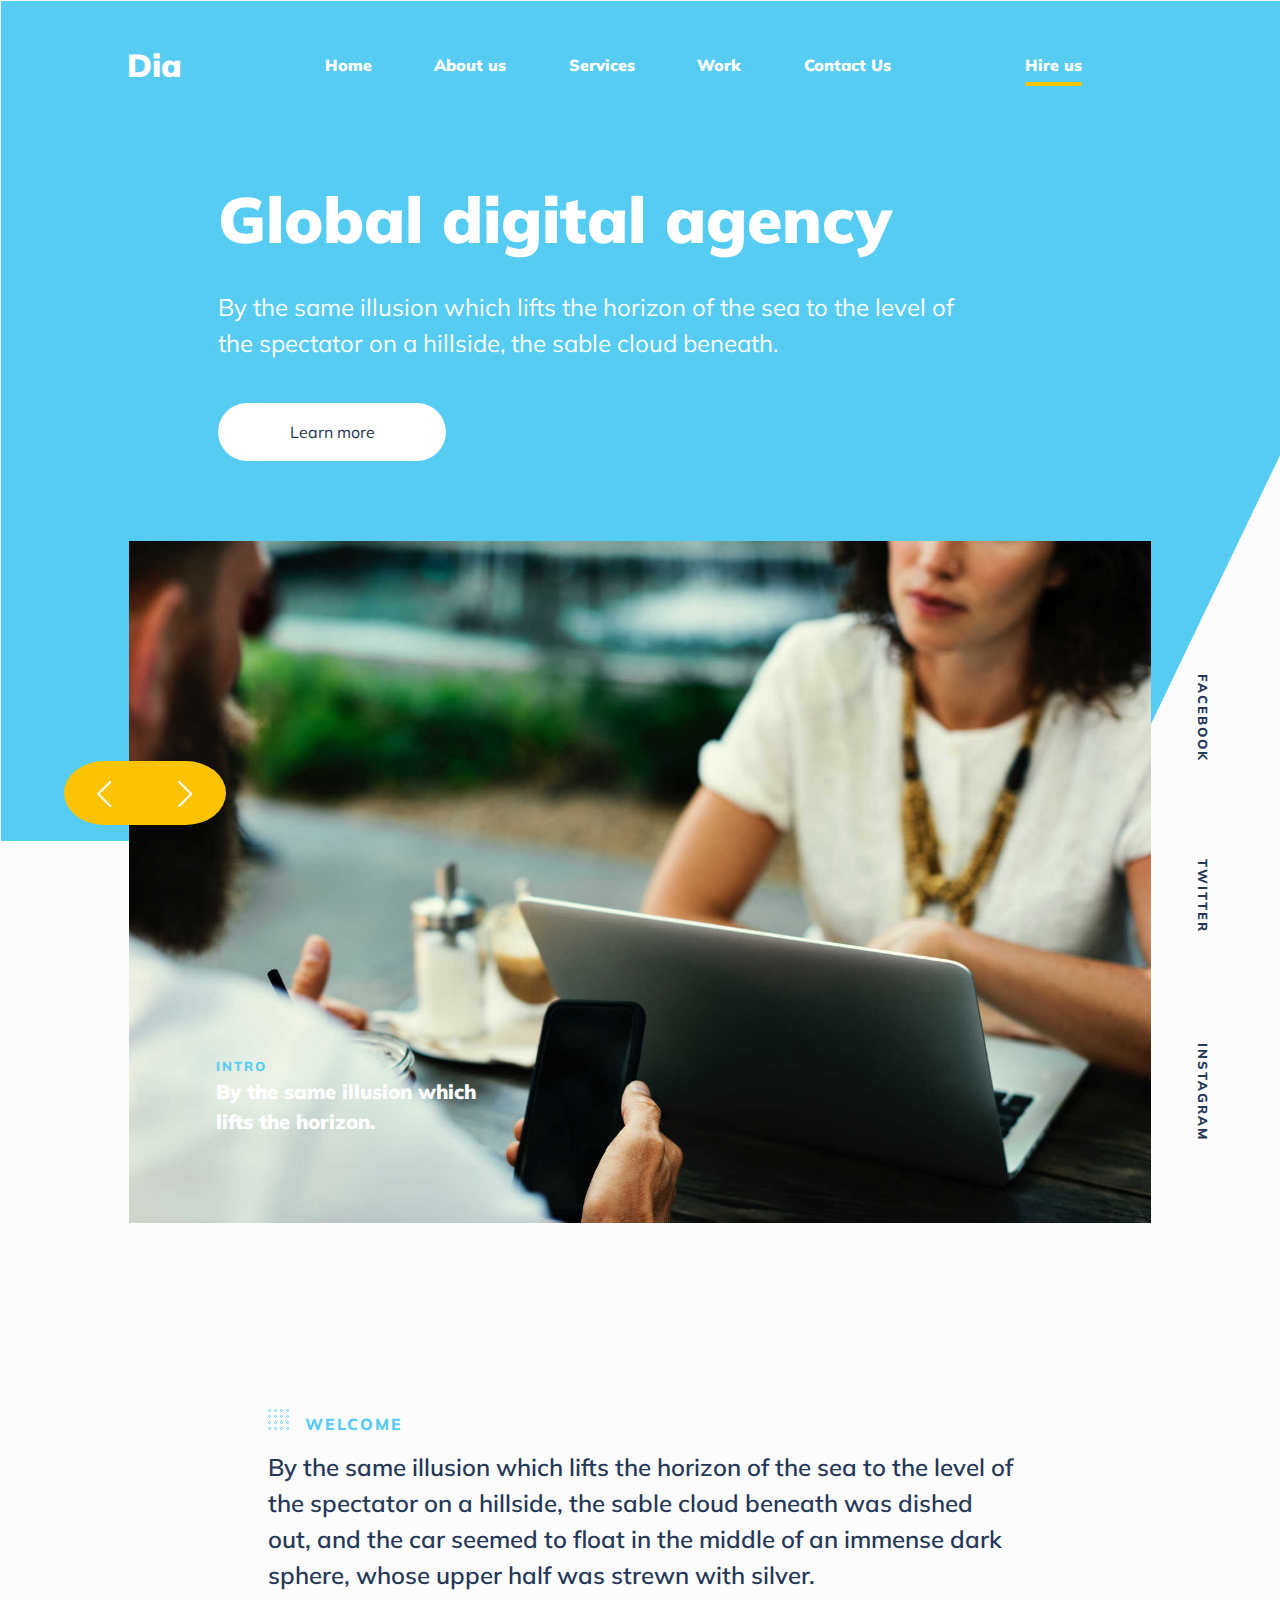
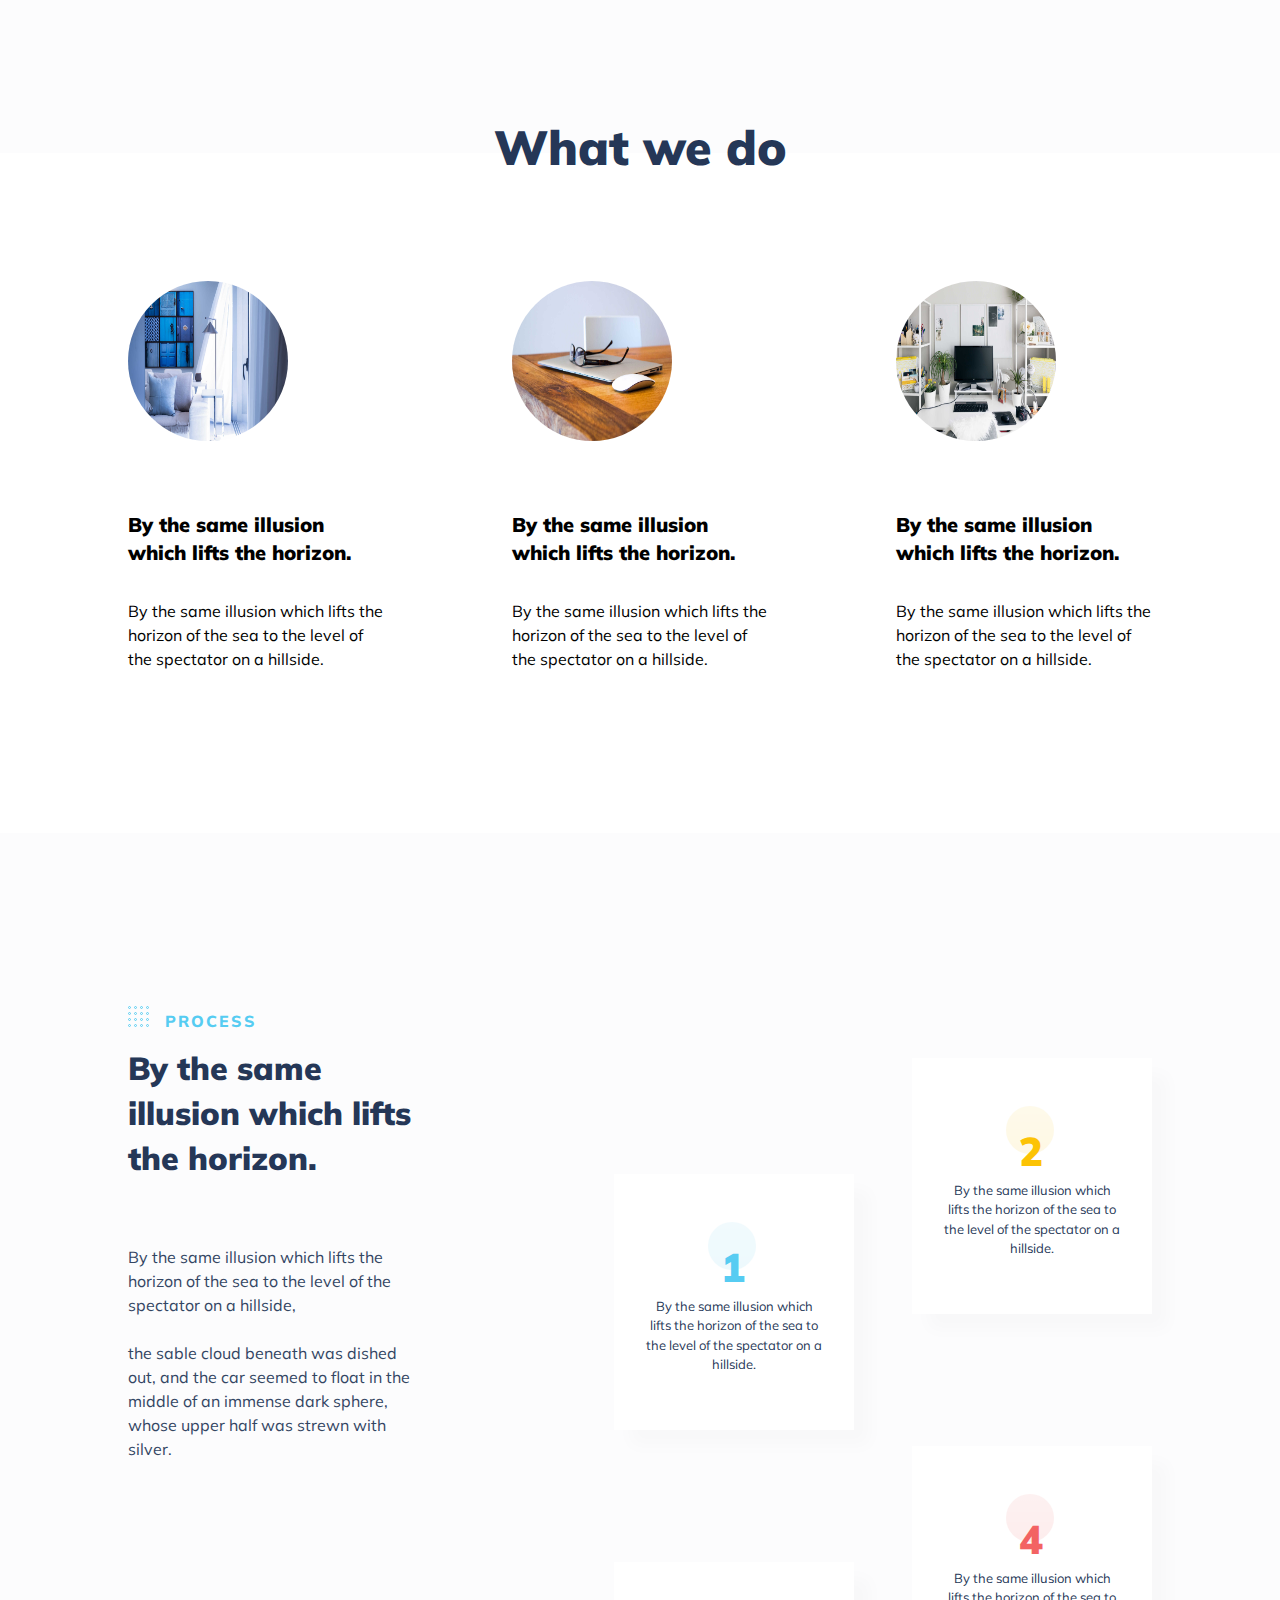
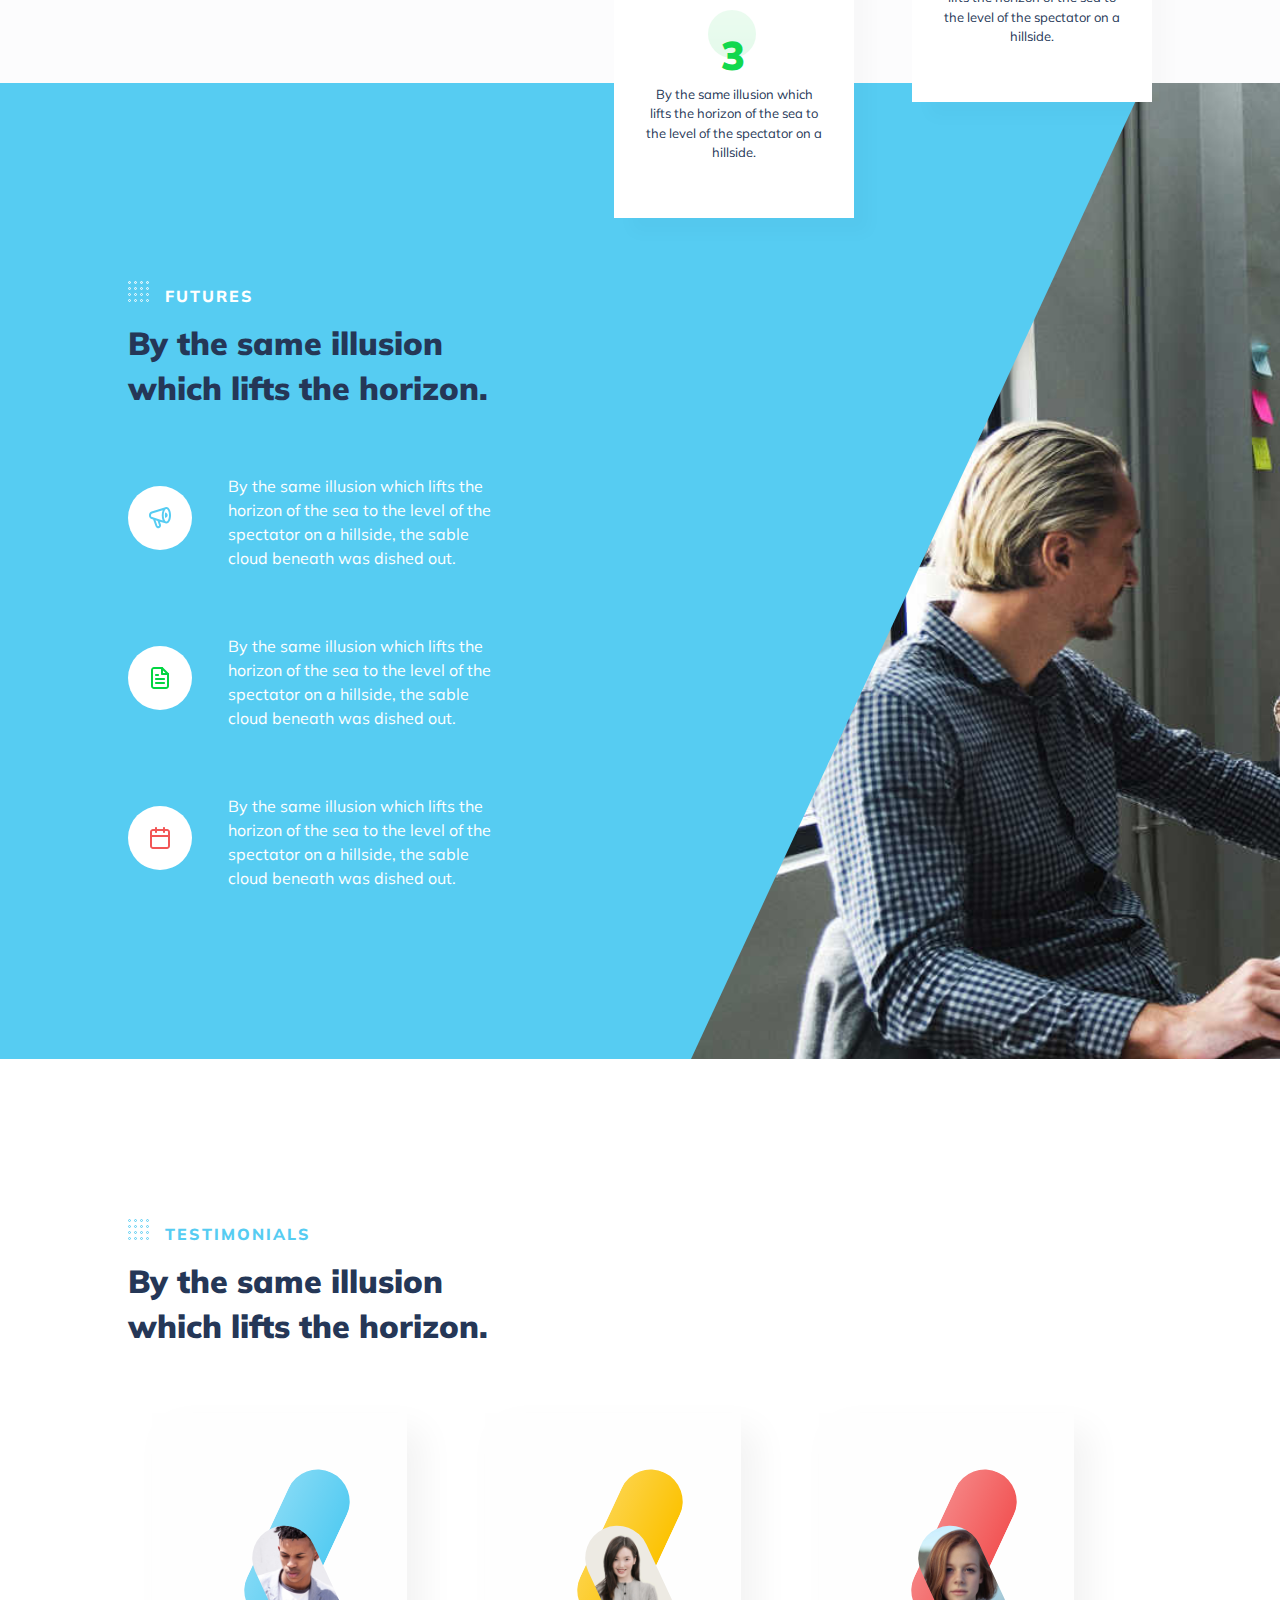
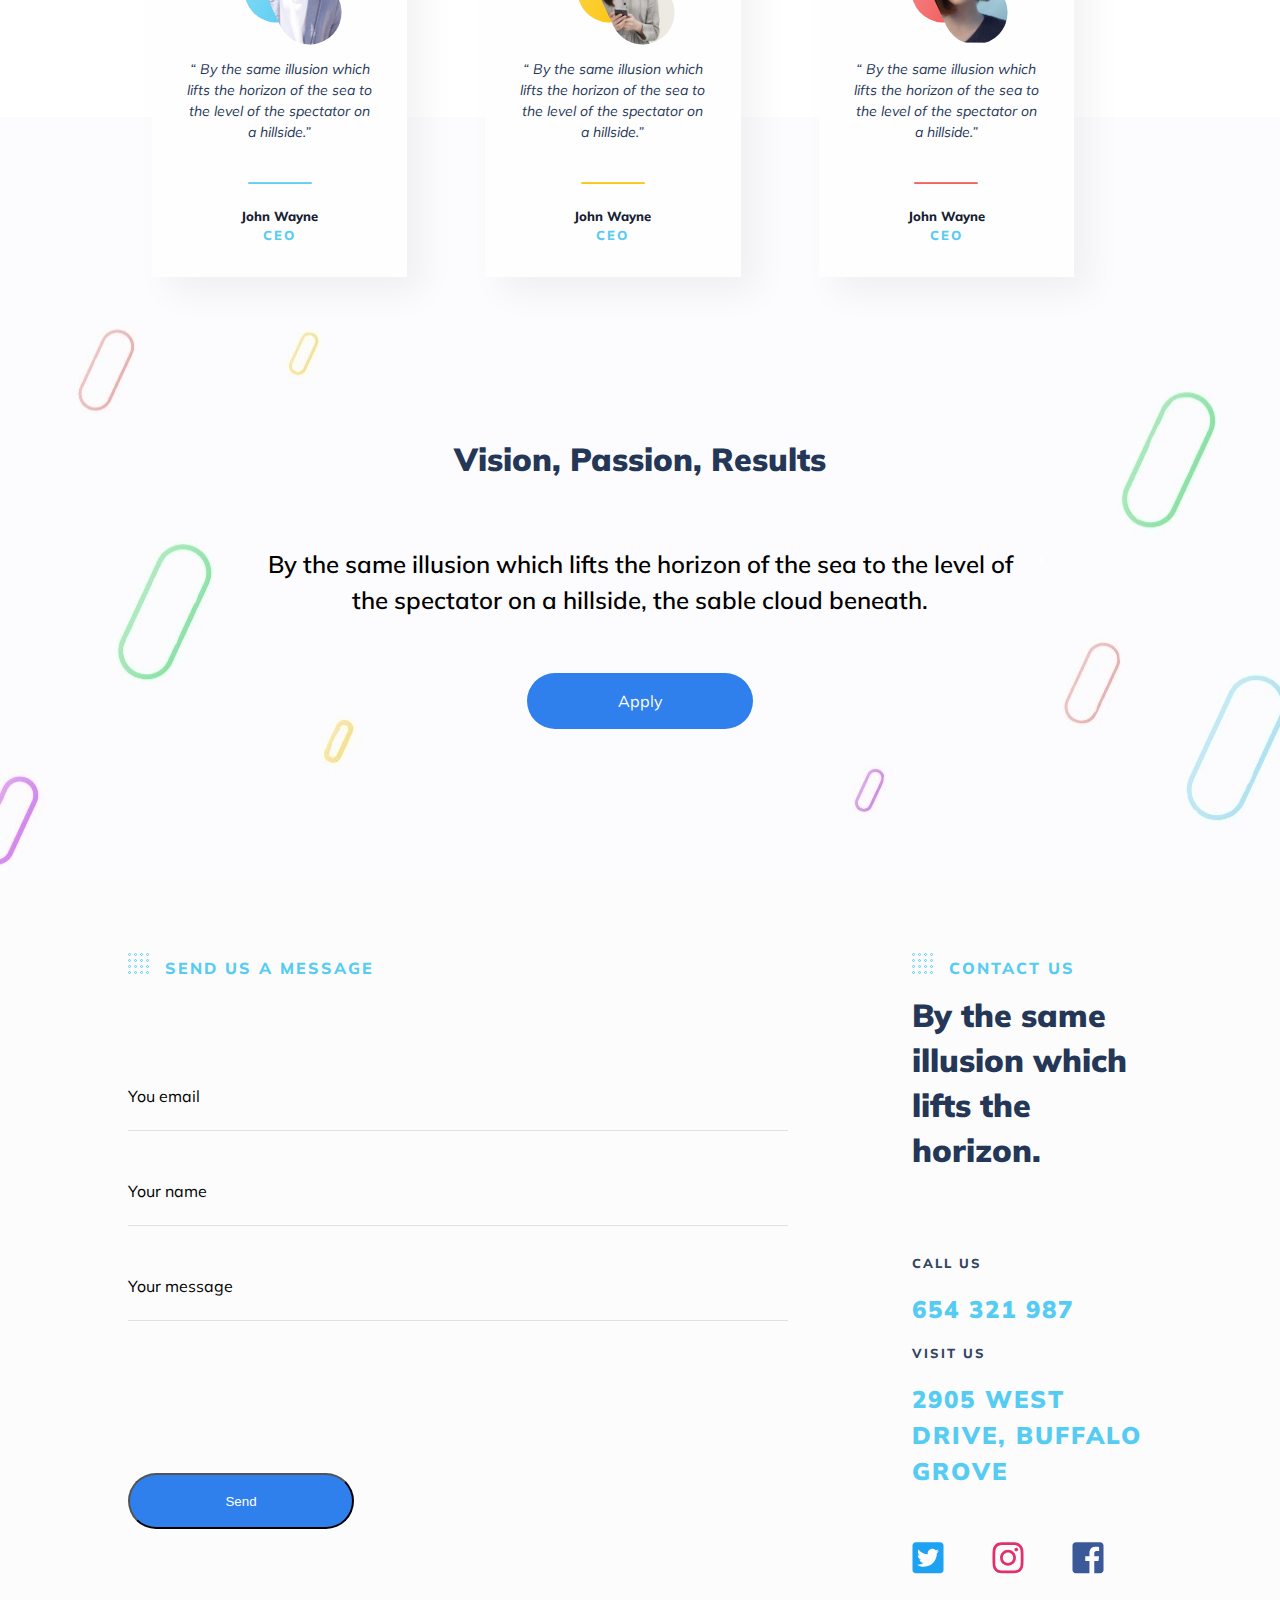
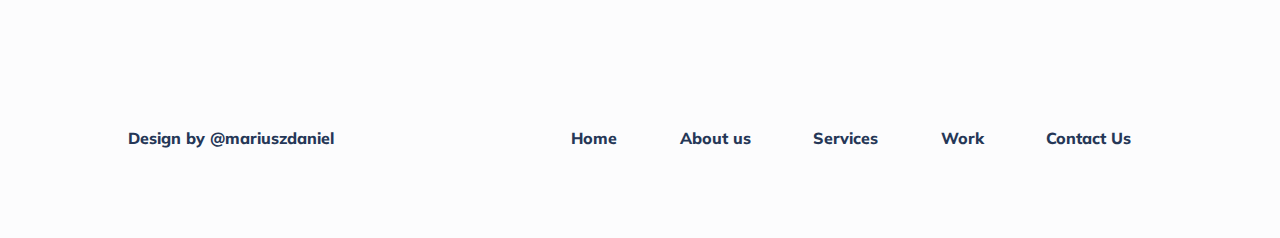
==== commit 61971e89: "Updates" ====
--- a/index.html
+++ b/index.html
@@ -9,95 +9,97 @@
 </head>
 <body class="body">
 <header class="header">
-
-  <nav class="nav header__nav">
-    <ol class="nav__list">
-
-      <li class="nav__item">
-        <a href="" class="link nav__link nav__link--hover">
-          Dia
-        </a>
-      </li>
-
-      <li class="nav__item">
-        <a href="" class="link nav__link">
-          Home
-        </a>
-      </li>
-
-      <li class="nav__item">
-        <a href="" class="link nav__link">
-          About us
-        </a>
-      </li>
-
-      <li class="nav__item">
-        <a href="" class="link nav__link">
-          Services
-        </a>
-      </li>
-
-      <li class="nav__item">
-        <a href="" class="link nav__link">
-          Work
-        </a>
-      </li>
-
-      <li class="nav__item">
-        <a href="" class="link nav__link">
-          Contact Us
-        </a>
-      </li>
-
-      <li class="nav__item">
-        <a href="" class="link nav__link">
-          Hire us
-        </a>
-      </li>
-    </ol>
-  </nav>
-
-  <section class="heading header__info">
-    <h1 class="heading__main">
-      Global digital agency
-    </h1>
-    <p class="heading__text">By the same illusion which lifts the horizon of the sea to the level of the spectator on a
-      hillside, the sable cloud beneath.</p>
-    <a class="link heading__link" href="#">Learn more</a>
-  </section>
-
-  <section class="slider header__slider">
-
-    <div class="slider__button">
-      <div class="slider__button--left">
-        <svg class="arrow" width="15" height="26" viewBox="0 0 15 26" fill="none" xmlns="http://www.w3.org/2000/svg">
-          <path d="M13.2305 1L1.23047 13L13.2305 25" stroke="white" stroke-width="2" stroke-linecap="round"
-                stroke-linejoin="round"/>
-        </svg>
+  <section class="header__box">
+    <nav class="nav header__nav">
+      <ol class="nav__list">
+
+        <li class="nav__item">
+          <a href="" class="link nav__link nav__link--hover">
+            Dia
+          </a>
+        </li>
+
+        <li class="nav__item">
+          <a href="" class="link nav__link">
+            Home
+          </a>
+        </li>
+
+        <li class="nav__item">
+          <a href="" class="link nav__link">
+            About us
+          </a>
+        </li>
+
+        <li class="nav__item">
+          <a href="" class="link nav__link">
+            Services
+          </a>
+        </li>
+
+        <li class="nav__item">
+          <a href="" class="link nav__link">
+            Work
+          </a>
+        </li>
+
+        <li class="nav__item">
+          <a href="" class="link nav__link">
+            Contact Us
+          </a>
+        </li>
+
+        <li class="nav__item">
+          <a href="" class="link nav__link">
+            Hire us
+          </a>
+        </li>
+      </ol>
+    </nav>
+
+    <section class="heading header__info">
+      <h1 class="heading__main">
+        Global digital agency
+      </h1>
+      <p class="heading__text">By the same illusion which lifts the horizon of the sea to the level of the spectator on
+        a
+        hillside, the sable cloud beneath.</p>
+      <a class="link heading__link" href="#">Learn more</a>
+    </section>
+
+    <section class="slider header__slider">
+
+      <div class="slider__button">
+        <div class="slider__button--left">
+          <svg class="arrow" width="15" height="26" viewBox="0 0 15 26" fill="none" xmlns="http://www.w3.org/2000/svg">
+            <path d="M13.2305 1L1.23047 13L13.2305 25" stroke="white" stroke-width="2" stroke-linecap="round"
+                  stroke-linejoin="round"/>
+          </svg>
+        </div>
+        <div class="slider__button--right">
+          <svg class="arrow" width="15" height="26" viewBox="0 0 15 26" fill="none" xmlns="http://www.w3.org/2000/svg">
+            <path d="M1.23047 0.999999L13.2305 13L1.23047 25" stroke="white" stroke-width="2" stroke-linecap="round"
+                  stroke-linejoin="round"/>
+          </svg>
+        </div>
       </div>
-      <div class="slider__button--right">
-        <svg class="arrow" width="15" height="26" viewBox="0 0 15 26" fill="none" xmlns="http://www.w3.org/2000/svg">
-          <path d="M1.23047 0.999999L13.2305 13L1.23047 25" stroke="white" stroke-width="2" stroke-linecap="round"
-                stroke-linejoin="round"/>
-        </svg>
+
+      <div class="slider__networks networks">
+        <a class="link slider__link" href="#">Facebook</a>
+        <a class="link slider__link" href="#">Twitter</a>
+        <a class="link slider__link" href="#">Instagram</a>
       </div>
-    </div>
-
-    <img class="slider__img" src="./images/slider/slide-img-1.jpg" alt="">
-    <div class="slider__intro--box">
-      <a class="slider__link--intro">Intro</a>
-      <p class="slider__text--intro">
-        By the same illusion which lifts the horizon.
-      </p>
-    </div>
-
-    <div class="slider__networks">
-      <a class="link slider__link" href="#">Facebook</a>
-      <a class="link slider__link" href="#">Twitter</a>
-      <a class="link slider__link" href="#">Instagram</a>
-    </div>
-
-
+
+      <img class="slider__img" src="./images/slider/slide-img-1.jpg" alt="Lorem ipsum">
+      <div class="slider__intro--box">
+        <a class="slider__link--intro">Intro</a>
+        <p class="slider__text--intro">
+          By the same illusion which lifts the horizon.
+        </p>
+      </div>
+
+
+    </section>
   </section>
 
 </header>
@@ -163,94 +165,312 @@
   </section>
 
   <section class="process main__process">
-
-    <article class="process__item">
-      <h2 class="section-heading">Process</h2>
-      <h3 class="subheading">
+    <section class="process__box">
+      <article class="process__item">
+        <h2 class="section-heading">Process</h2>
+        <h3 class="subheading">
+          By the same illusion which lifts the horizon.
+        </h3>
+        <p class="process__text">
+          By the same illusion which lifts
+          the horizon of the sea to the level of the spectator on a hillside,
+          <br><br>
+          the sable cloud beneath was dished out,
+          and the car seemed to float in the middle of an
+          immense dark sphere, whose upper half was strewn with silver.
+        </p>
+      </article>
+
+
+      <article class="cards process__cards">
+        <article class="cards__item">
+          <span class="cards__number cards__number--1"></span>
+          <p class="cards__num cards__num--1">1</p>
+          <p class="cards__item--text">By the same illusion which lifts
+            the horizon of the sea to the level
+            of the spectator on a hillside.</p>
+        </article>
+
+        <article class="cards__item">
+          <span class="cards__number cards__number--2"></span>
+          <p class="cards__num cards__num--2">2</p>
+          <p class="cards__item--text">By the same illusion which lifts
+            the horizon of the sea to the level
+            of the spectator on a hillside.</p>
+        </article>
+
+        <article class="cards__item">
+          <span class="cards__number cards__number--3"></span>
+          <p class="cards__num cards__num--3">3</p>
+          <p class="cards__item--text">By the same illusion which lifts
+            the horizon of the sea to the level
+            of the spectator on a hillside.</p>
+        </article>
+
+        <article class="cards__item">
+          <span class="cards__number cards__number--4"></span>
+          <p class="cards__num cards__num--4">4</p>
+          <p class="cards__item--text">By the same illusion which lifts
+            the horizon of the sea to the level
+            of the spectator on a hillside.</p>
+        </article>
+      </article>
+    </section>
+    /
+
+  </section>
+
+  <section class="features">
+    <section class="features__box">
+      <article class="features__info">
+        <h2 class="section-heading section-heading--lite">Futures</h2>
+        <h3 class="subheading features__subheading">By the same illusion which lifts the horizon.</h3>
+
+        <span class="icon features__icon--1"></span>
+        <p class="features__text">
+          By the same illusion which lifts the horizon
+          of the sea to the level of the spectator on a hillside,
+          the sable cloud beneath was dished out.
+        </p>
+
+        <span class="icon features__icon--2"></span>
+        <p class="features__text">
+          By the same illusion which lifts
+          the horizon of the sea to the level of
+          the spectator on a hillside, the sable
+          cloud beneath was dished out.
+        </p>
+
+        <span class="icon features__icon--3"></span>
+        <p class="features__text">
+          By the same illusion which lifts the horizon
+          of the sea to the level of the spectator on a hillside,
+          the sable cloud beneath was dished out.
+        </p>
+
+      </article>
+
+      <div class="rectangle">
+      </div>
+
+    </section>
+  </section>
+
+  <section class="testimonials">
+    <section class="testimonials__box">
+      <h2 class="section-heading">Testimonials</h2>
+      <h3 class="subheading testimonials__subheading">
         By the same illusion which lifts the horizon.
       </h3>
-      <p class="process__text">
-        By the same illusion which lifts
-        the horizon of the sea to the level of the spectator on a hillside,
-        <br><br>
-        the sable cloud beneath was dished out,
-        and the car seemed to float in the middle of an
-        immense dark sphere, whose upper half was strewn with silver.
-      </p>
-    </article>
-
-    <article class="cards process__cards">
-
-      <article class="cards__item">
-        <span class="cards__number cards__number--1"></span>
-        <p class="cards__num cards__num--1">1</p>
-        <p class="cards__item--text">By the same illusion which lifts
-          the horizon of the sea to the level
-          of the spectator on a hillside.</p>
-      </article>
-
-      <article class="cards__item">
-        <span class="cards__number cards__number--2"></span>
-        <p class="cards__num cards__num--2">2</p>
-        <p class="cards__item--text">By the same illusion which lifts
-          the horizon of the sea to the level
-          of the spectator on a hillside.</p>
-      </article>
-
-      <article class="cards__item">
-        <span class="cards__number cards__number--3"></span>
-        <p class="cards__num cards__num--3">3</p>
-        <p class="cards__item--text">By the same illusion which lifts
-          the horizon of the sea to the level
-          of the spectator on a hillside.</p>
-      </article>
-
-      <article class="cards__item">
-        <span class="cards__number cards__number--4"></span>
-        <p class="cards__num cards__num--4">4</p>
-        <p class="cards__item--text">By the same illusion which lifts
-          the horizon of the sea to the level
-          of the spectator on a hillside.</p>
-      </article>
-
-    </article>
-    </article>
-
-  </section>
-
-  <section class="features">
-    <article class="features__info">
-      <h2 class="section-heading section-heading--lite">Futures</h2>
-      <h3 class="subheading features__subheading">By the same illusion which lifts the horizon.</h3>
-
-      <span class="icon features__icon--1"></span>
-      <p class="features__text">
-        By the same illusion which lifts the horizon
-        of the sea to the level of the spectator on a hillside,
-        the sable cloud beneath was dished out.
-      </p>
-
-      <span class="icon features__icon--2"></span>
-      <p class="features__text">
-        By the same illusion which lifts
-        the horizon of the sea to the level of
-        the spectator on a hillside, the sable
-        cloud beneath was dished out.
-      </p>
-
-      <span class="icon features__icon--3"></span>
-      <p class="features__text">
-        By the same illusion which lifts the horizon
-        of the sea to the level of the spectator on a hillside,
-        the sable cloud beneath was dished out.
-      </p>
-
-    </article>
-
-    <div class="rectangle">
-    </div>
-
-
+
+      <section class="testimonials__cards">
+        <article class="testimonials__item">
+          <div class="testimonials-img-block testimonials__img">
+            <div class="figure"></div>
+            <div class="figure-img">
+              <img class="testimonials__photo" src="images/testimonials/testimonial-ava-1.jpg" alt="Lorem ipsum">
+            </div>
+          </div>
+
+          <article class="testimonials__info">
+            <p class="testimonials__text  testimonials__text--1">
+              &#8220; By the same illusion which lifts the
+              horizon of the sea to the level of the
+              spectator on a hillside.&#8221;</p>
+
+            <p class="testimonials__name">John Wayne</p>
+            <p class="testimonials__rang">CEO</p>
+          </article>
+          </div>
+
+        </article>
+
+        <article class="testimonials__item">
+          <div class="testimonials-img-block testimonials__img">
+            <div class="figure figure--2"></div>
+            <div class="figure-img">
+              <img class="testimonials__photo testimonials__photo--2" src="images/testimonials/testimonial-ava-2.jpg"
+                   alt="Lorem ipsum">
+            </div>
+          </div>
+
+          <article class="testimonials__info">
+            <p class="testimonials__text testimonials__text--2">
+              &#8220; By the same illusion which lifts the
+              horizon of the sea to the level of the
+              spectator on a hillside.&#8221;</p>
+
+            <p class="testimonials__name">John Wayne</p>
+            <p class="testimonials__rang">CEO</p>
+          </article>
+          </div>
+
+        </article>
+
+        <article class="testimonials__item">
+          <div class="testimonials-img-block testimonials__img">
+            <div class="figure figure--3"></div>
+            <div class="figure-img">
+              <img class="testimonials__photo testimonials__photo--3" src="images/testimonials/testimonial-ava-3.jpg"
+                   alt="Lorem ipsum">
+            </div>
+          </div>
+
+          <article class="testimonials__info">
+            <p class="testimonials__text testimonials__text--3">
+              &#8220; By the same illusion which lifts the
+              horizon of the sea to the level of the
+              spectator on a hillside.&#8221;</p>
+
+            <p class="testimonials__name">John Wayne</p>
+            <p class="testimonials__rang">CEO</p>
+          </article>
+          </div>
+
+        </article>
+      </section>
+
+    </section>
+  </section>
+
+  <section class="vision">
+    <section class="vision__box">
+      <article class="vision__info">
+
+        <h3 class="subheading">Vision, Passion, Results</h3>
+        <p class="vision__text">
+          By the same illusion which
+          lifts the horizon of the sea to
+          the level of the spectator on a
+          hillside, the sable cloud beneath.
+        </p>
+        <a href="#" class="vision__link">Apply</a>
+
+      </article>
+    </section>
+  </section>
+
+  <section class="contacts">
+    <section class="contacts__box">
+
+      <article class="contacts__block-form">
+        <h2 class="section-heading block-form__heading">Send us a message</h2>
+
+        <form class="form contacts__form" action="#" method="get">
+
+          <label>
+            You email
+            <br>
+            <input
+              class="form__input"
+              type="email"
+              name="email"
+              id="email"
+              required
+            >
+          </label>
+
+          <label>
+            Your name
+            <br>
+            <input
+              class="form__input"
+              type="text"
+              name="name"
+              id="name"
+              required
+            >
+          </label>
+
+          <label>
+            Your message
+            <br>
+            <input
+              class="form__input"
+              type="text"
+              name="text"
+              id="massage"
+              required
+            >
+          </label>
+
+          <button class="form__button">Send</button>
+        </form>
+      </article>
+
+      <article class="contacts__address address">
+        <h2 class="section-heading address__heading">Contact us</h2>
+        <h3 class="subheading address__subheading">By the same illusion which lifts the horizon.</h3>
+
+        <article class="address__phone">
+          <h4 class="address__title">Call us</h4>
+          <a href="654 321 987" class="address__item">654 321 987</a>
+        </article>
+
+        <article class="address__box">
+          <h4 class="address__title">Visit us</h4>
+
+          <address class="address__item">
+            2905 West Drive,
+            Buffalo Grove
+          </address>
+          <section class="address__virtual">
+            <a href="#" class="address__icon">
+              <div class="twit pic"></div>
+            </a>
+            <a href="#" class="address__icon">
+              <div class="inst pic"></div>
+            </a>
+            <a href="#" class="address__icon">
+              <div class="fb pic"></div>
+            </a>
+          </section>
+        </article>
+      </article>
+
+    </section>
+  </section>
+
+  <section class="footer">
+
+    <section class="footer__box">
+      <article class="footer__design">Design by @mariuszdaniel</article>
+
+      <nav class="nav footer__nav">
+        <ol class="nav__list">
+
+          <li class="nav__item">
+            <a href="" class="link nav__link">
+              Home
+            </a>
+          </li>
+
+          <li class="nav__item">
+            <a href="" class="link nav__link">
+              About us
+            </a>
+          </li>
+
+          <li class="nav__item">
+            <a href="" class="link nav__link">
+              Services
+            </a>
+          </li>
+
+          <li class="nav__item">
+            <a href="" class="link nav__link">
+              Work
+            </a>
+          </li>
+
+          <li class="nav__item">
+            <a href="" class="link nav__link">
+              Contact Us
+            </a>
+          </li>
+        </ol>
+      </nav>
+    </section>
   </section>
 
 
--- a/styles/main.css
+++ b/styles/main.css
@@ -9,29 +9,9 @@
   font-style: normal; }
 
 .header {
-  height: 848px;
-  max-width: 1600px;
-  background: url("../images/method-draw-image.svg") no-repeat right;
-  background-size: cover;
-  position: relative;
-  border: 1px solid transparent; }
-  .header__nav {
-    margin-top: 51px; }
-
-@media screen and (max-width: 899px) {
-  .header {
-    display: -webkit-box;
-    display: -ms-flexbox;
-    display: flex;
-    -webkit-box-orient: vertical;
-    -webkit-box-direction: normal;
-        -ms-flex-direction: column;
-            flex-direction: column;
-    height: 1200px;
-    width: 100vw;
-    -webkit-box-sizing: border-box;
-            box-sizing: border-box;
-    background-color: #56ccf2; } }
+  background: url("../images/method-draw-image.svg") no-repeat;
+  border: 1px solid transparent;
+  padding-top: 48px; }
 
 .nav {
   display: -webkit-box;
@@ -44,7 +24,7 @@
           justify-content: center;
   width: 948px;
   position: relative;
-  left: 10%; }
+  left: 11%; }
   .nav__list {
     margin: 0;
     width: 100%;
@@ -227,19 +207,15 @@
       text-align: center; } }
 
 .slider {
-  display: -webkit-box;
-  display: -ms-flexbox;
-  display: flex;
   -webkit-box-pack: center;
       -ms-flex-pack: center;
           justify-content: center;
-  height: 640px;
   width: 80%;
-  margin: 0 auto;
-  padding-top: 80px;
-  left: 80px;
+  margin: 80px auto 0;
   z-index: 1;
-  position: relative; }
+  position: relative;
+  -webkit-box-sizing: border-box;
+          box-sizing: border-box; }
   .slider__img {
     height: 100%;
     width: 100%;
@@ -247,21 +223,13 @@
        object-fit: cover;
     position: relative; }
   .slider__networks {
-    display: -webkit-box;
-    display: -ms-flexbox;
-    display: flex;
-    -webkit-box-orient: vertical;
-    -webkit-box-direction: normal;
-        -ms-flex-direction: column;
-            flex-direction: column;
-    -ms-flex-pack: distribute;
-        justify-content: space-around;
-    -webkit-box-align: center;
-        -ms-flex-align: center;
-            align-items: center; }
+    position: absolute;
+    right: -100px;
+    top: 25%;
+    z-index: 1; }
   .slider__link {
     display: block;
-    margin-right: 85px;
+    margin-bottom: 165px;
     font-weight: 800;
     font-size: 13px;
     letter-spacing: 2px;
@@ -272,11 +240,11 @@
   .slider__intro--box {
     position: absolute;
     width: 265px;
-    top: 562px;
-    left: 8px; }
+    bottom: 13.44%;
+    left: 8.55%; }
   .slider__link--intro {
     font-weight: 800;
-    font-size: 12.6px;
+    font-size: 13px;
     letter-spacing: 2px;
     text-transform: uppercase;
     color: #56ccf2; }
@@ -286,8 +254,8 @@
     color: #fff; }
   .slider__button {
     position: absolute;
-    top: calc(50% - 10px);
-    right: calc(100% + 8px);
+    top: 32%;
+    left: -6.3%;
     display: -webkit-box;
     display: -ms-flexbox;
     display: flex;
@@ -347,7 +315,7 @@
       left: 98px; } }
 
 .body__main {
-  margin-top: 490px; }
+  margin-top: 165px; }
 
 .section-heading {
   font-weight: 800;
@@ -398,7 +366,10 @@
 
 .specification {
   background-color: #fff;
-  width: 100vw; }
+  width: 100%; }
+  .specification__directions {
+    width: 80%;
+    margin: 0 auto; }
   .specification__heading {
     font-weight: 900;
     font-size: 48px;
@@ -412,9 +383,9 @@
   display: -webkit-box;
   display: -ms-flexbox;
   display: flex;
-  -webkit-box-pack: center;
-      -ms-flex-pack: center;
-          justify-content: center;
+  -webkit-box-pack: start;
+      -ms-flex-pack: start;
+          justify-content: start;
   -webkit-box-align: center;
       -ms-flex-align: center;
           align-items: center;
@@ -436,13 +407,17 @@
     margin-bottom: 32px; }
 
 .process {
-  display: -webkit-box;
-  display: -ms-flexbox;
-  display: flex;
-  -webkit-box-pack: justify;
-      -ms-flex-pack: justify;
-          justify-content: space-between;
-  padding-top: 160px; }
+  padding-top: 160px;
+  width: 100%; }
+  .process__box {
+    display: -webkit-box;
+    display: -ms-flexbox;
+    display: flex;
+    -webkit-box-pack: justify;
+        -ms-flex-pack: justify;
+            justify-content: space-between;
+    width: 80%;
+    margin: auto; }
   .process__item {
     width: 362px;
     margin-right: 187px; }
@@ -513,13 +488,16 @@
 
 .features {
   position: relative;
-  width: 1600px;
+  width: 100vw;
+  max-width: 1600px;
   height: 976px;
   background: #56ccf2;
   overflow: hidden;
   bottom: 47px; }
+  .features__box {
+    width: 80%;
+    margin: 0 auto; }
   .features__info {
-    margin-left: 227px;
     margin-top: 198px;
     width: 364px; }
   .features__text {
@@ -561,6 +539,283 @@
     -webkit-transform: rotate(65.1deg);
             transform: rotate(65.1deg);
     background-size: auto 110%; }
+
+.testimonials {
+  padding-top: 147px;
+  background-color: #fff;
+  width: 100vw;
+  max-width: 1600px;
+  margin-top: -47px; }
+  .testimonials__box {
+    width: 80%;
+    margin: 0 auto; }
+  .testimonials__subheading {
+    width: 362px; }
+  .testimonials__cards {
+    display: -webkit-box;
+    display: -ms-flexbox;
+    display: flex; }
+  .testimonials__item {
+    display: -webkit-box;
+    display: -ms-flexbox;
+    display: flex;
+    -webkit-box-orient: vertical;
+    -webkit-box-direction: normal;
+        -ms-flex-direction: column;
+            flex-direction: column;
+    -webkit-box-align: center;
+        -ms-flex-align: center;
+            align-items: center;
+    width: 314px;
+    height: 464px;
+    padding: 101px 32px 0;
+    -webkit-box-sizing: border-box;
+            box-sizing: border-box;
+    background: #fefefe;
+    -webkit-box-shadow: 16px 16px 32px rgba(0, 0, 0, 0.05);
+            box-shadow: 16px 16px 32px rgba(0, 0, 0, 0.05);
+    margin-right: 78px;
+    z-index: 2; }
+    .testimonials__item:first-child {
+      margin-left: 24px; }
+  .testimonials .testimonials-img-block {
+    position: relative;
+    width: 127px;
+    height: 130px; }
+  .testimonials .figure {
+    width: 162px;
+    height: 64px;
+    background: -webkit-gradient(linear, left top, left bottom, from(rgba(255, 255, 255, 0.25)), to(rgba(255, 255, 255, 0))), #56ccf2;
+    background: linear-gradient(180deg, rgba(255, 255, 255, 0.25) 0%, rgba(255, 255, 255, 0) 100%), #56ccf2;
+    border-radius: 500px;
+    -webkit-transform: rotate(-65deg);
+            transform: rotate(-65deg); }
+    .testimonials .figure--2 {
+      background: -webkit-gradient(linear, left top, left bottom, from(rgba(255, 255, 255, 0.25)), to(rgba(255, 255, 255, 0))), #fcc304;
+      background: linear-gradient(180deg, rgba(255, 255, 255, 0.25) 0%, rgba(255, 255, 255, 0) 100%), #fcc304; }
+    .testimonials .figure--3 {
+      background: -webkit-gradient(linear, left top, left bottom, from(rgba(255, 255, 255, 0.25)), to(rgba(255, 255, 255, 0))), #f25656;
+      background: linear-gradient(180deg, rgba(255, 255, 255, 0.25) 0%, rgba(255, 255, 255, 0) 100%), #f25656; }
+  .testimonials .figure-img {
+    width: 123.67px;
+    position: absolute;
+    top: 39px;
+    right: -15px;
+    height: 64px;
+    border-radius: 500px;
+    -webkit-transform: matrix(0.42, 0.91, 0.91, -0.42, 0, 0);
+            transform: matrix(0.42, 0.91, 0.91, -0.42, 0, 0);
+    overflow: hidden; }
+  .testimonials__photo {
+    position: absolute;
+    top: -60px;
+    width: 123.67px;
+    -webkit-transform: rotate(-115deg);
+            transform: rotate(-115deg); }
+    .testimonials__photo--2 {
+      top: -35px;
+      right: -25px;
+      width: 180px; }
+    .testimonials__photo--3 {
+      top: -28px;
+      right: -25px;
+      width: 180px; }
+  .testimonials__text {
+    margin-top: 15px;
+    font-style: italic;
+    font-size: 14px;
+    text-align: center;
+    color: #253757;
+    position: relative; }
+    .testimonials__text:after {
+      position: absolute;
+      right: calc(50% - 32px);
+      top: calc(150% - 3px);
+      content: "";
+      width: 64px;
+      height: 2px;
+      background: -webkit-gradient(linear, left top, left bottom, from(rgba(255, 255, 255, 0.25)), to(rgba(255, 255, 255, 0))), #56ccf2;
+      background: linear-gradient(180deg, rgba(255, 255, 255, 0.25) 0%, rgba(255, 255, 255, 0) 100%), #56ccf2;
+      border-radius: 2px; }
+    .testimonials__text--2:after {
+      background: -webkit-gradient(linear, left top, left bottom, from(rgba(255, 255, 255, 0.25)), to(rgba(255, 255, 255, 0))), #fcc304;
+      background: linear-gradient(180deg, rgba(255, 255, 255, 0.25) 0%, rgba(255, 255, 255, 0) 100%), #fcc304; }
+    .testimonials__text--3:after {
+      background: -webkit-gradient(linear, left top, left bottom, from(rgba(255, 255, 255, 0.25)), to(rgba(255, 255, 255, 0))), #f25656;
+      background: linear-gradient(180deg, rgba(255, 255, 255, 0.25) 0%, rgba(255, 255, 255, 0) 100%), #f25656; }
+  .testimonials__name {
+    margin-top: 64px;
+    text-align: center;
+    font-weight: 800;
+    font-size: 13px;
+    color: #152032; }
+  .testimonials__rang {
+    font-weight: 800;
+    font-size: 13px;
+    text-align: center;
+    letter-spacing: 2px;
+    text-transform: uppercase;
+    color: #56ccf2; }
+
+.vision {
+  display: -webkit-box;
+  display: -ms-flexbox;
+  display: flex;
+  -webkit-box-orient: vertical;
+  -webkit-box-direction: normal;
+      -ms-flex-direction: column;
+          flex-direction: column;
+  -webkit-box-align: center;
+      -ms-flex-align: center;
+          align-items: center;
+  background: url("../images/vision-bg.jpg") no-repeat center;
+  background-position-y: -230%;
+  padding-top: 320px;
+  width: 100vw;
+  height: 865px;
+  position: relative;
+  bottom: 160px;
+  z-index: 1;
+  text-align: center; }
+  .vision__text {
+    width: 754px;
+    font-weight: 600;
+    font-size: 24px; }
+  .vision__link {
+    margin: 55px auto 0;
+    text-decoration: none;
+    color: white;
+    display: -webkit-box;
+    display: -ms-flexbox;
+    display: flex;
+    -webkit-box-pack: center;
+        -ms-flex-pack: center;
+            justify-content: center;
+    -webkit-box-align: center;
+        -ms-flex-align: center;
+            align-items: center;
+    width: 226px;
+    height: 56px;
+    background: #2f80ed;
+    border-radius: 64px; }
+    .vision__link:hover {
+      background: #0af -webkit-gradient(linear, left top, left bottom, from(#0af), to(#0ae));
+      background: #0af linear-gradient(#0af, #0ae); }
+    .vision__link:active {
+      color: #333333;
+      border: 1px solid #cccccc;
+      background: #eeeeee -webkit-gradient(linear, left top, left bottom, from(#eeeeee), to(#e0e0e0));
+      background: #eeeeee linear-gradient(#eeeeee, #e0e0e0);
+      -webkit-box-shadow: 0 1px 2px rgba(0, 0, 0, 0.1) inset;
+              box-shadow: 0 1px 2px rgba(0, 0, 0, 0.1) inset; }
+
+.contacts {
+  margin-top: -522px;
+  width: 100vw;
+  max-width: 1600px;
+  display: -webkit-box;
+  display: -ms-flexbox;
+  display: flex;
+  -webkit-box-pack: center;
+      -ms-flex-pack: center;
+          justify-content: center;
+  z-index: 1; }
+  .contacts__block-form {
+    width: 656px;
+    margin-right: 128px; }
+  .contacts__box {
+    width: 80%;
+    margin: 0 auto;
+    display: -webkit-box;
+    display: -ms-flexbox;
+    display: flex; }
+  .contacts__form {
+    margin-top: 104px; }
+
+.form {
+  display: -webkit-box;
+  display: -ms-flexbox;
+  display: flex;
+  -webkit-box-orient: vertical;
+  -webkit-box-direction: normal;
+      -ms-flex-direction: column;
+          flex-direction: column;
+  justify-items: center; }
+  .form__input {
+    background-color: #fcfcfd;
+    margin-bottom: 48px;
+    font-size: 14px;
+    color: #152032;
+    font-weight: 800;
+    line-height: 10px;
+    width: 656px;
+    border: none;
+    border-bottom: 1px solid #e1e1e1; }
+  .form__button {
+    margin-top: 104px;
+    text-decoration: none;
+    color: white;
+    display: -webkit-box;
+    display: -ms-flexbox;
+    display: flex;
+    -webkit-box-pack: center;
+        -ms-flex-pack: center;
+            justify-content: center;
+    -webkit-box-align: center;
+        -ms-flex-align: center;
+            align-items: center;
+    width: 226px;
+    height: 56px;
+    background: #2f80ed;
+    border-radius: 64px; }
+    .form__button:hover {
+      background: #0af -webkit-gradient(linear, left top, left bottom, from(#0af), to(#0ae));
+      background: #0af linear-gradient(#0af, #0ae); }
+    .form__button:active {
+      color: #333333;
+      border: 1px solid #cccccc;
+      background: #eeeeee -webkit-gradient(linear, left top, left bottom, from(#eeeeee), to(#e0e0e0));
+      background: #eeeeee linear-gradient(#eeeeee, #e0e0e0);
+      -webkit-box-shadow: 0 1px 2px rgba(0, 0, 0, 0.1) inset;
+              box-shadow: 0 1px 2px rgba(0, 0, 0, 0.1) inset; }
+
+.address {
+  width: 362px; }
+  .address__title {
+    font-weight: 800;
+    font-size: 13px;
+    letter-spacing: 2px;
+    text-transform: uppercase;
+    color: #334563; }
+  .address__item {
+    font-weight: 900;
+    font-size: 24px;
+    font-style: normal;
+    text-decoration: none;
+    letter-spacing: 2px;
+    text-transform: uppercase;
+    color: #56ccf2; }
+  .address__virtual {
+    display: -webkit-box;
+    display: -ms-flexbox;
+    display: flex;
+    margin-top: 53px; }
+  .address__icon {
+    display: block;
+    margin-right: 48px; }
+
+.pic {
+  width: 32px;
+  height: 32px; }
+
+.twit {
+  background: url("../images/tw.svg"); }
+
+.inst {
+  background: url("../images/inst.svg"); }
+
+.fb {
+  background: url("../images/fb.svg"); }
 
 @media screen and (max-width: 899px) {
   .body__main {
@@ -668,4 +923,41 @@
       margin: 0 0 40px;
       font-size: 14px; } }
 
+.footer {
+  width: 100vw;
+  max-width: 1600px;
+  padding-bottom: 83px;
+  padding-top: 152px; }
+  .footer__box {
+    display: -webkit-box;
+    display: -ms-flexbox;
+    display: flex;
+    width: 80%;
+    margin: auto; }
+  .footer__design {
+    width: 460px;
+    margin-right: 127px;
+    font-weight: 800;
+    font-size: 16px;
+    line-height: 1.5;
+    color: #253757; }
+  .footer__nav {
+    width: 580px;
+    position: static; }
+    .footer__nav .link {
+      font-weight: 800;
+      font-size: 16px;
+      line-height: 1.5;
+      color: #253757; }
+  .footer .nav__item {
+    line-height: 1.5; }
+  .footer .nav__item:first-child {
+    margin-right: 63px;
+    font-weight: 800;
+    line-height: 1.5;
+    font-size: 16px;
+    color: #253757; }
+  .footer .nav__item:last-child::after {
+    height: 0; }
+
 /*# sourceMappingURL=main.css.map */
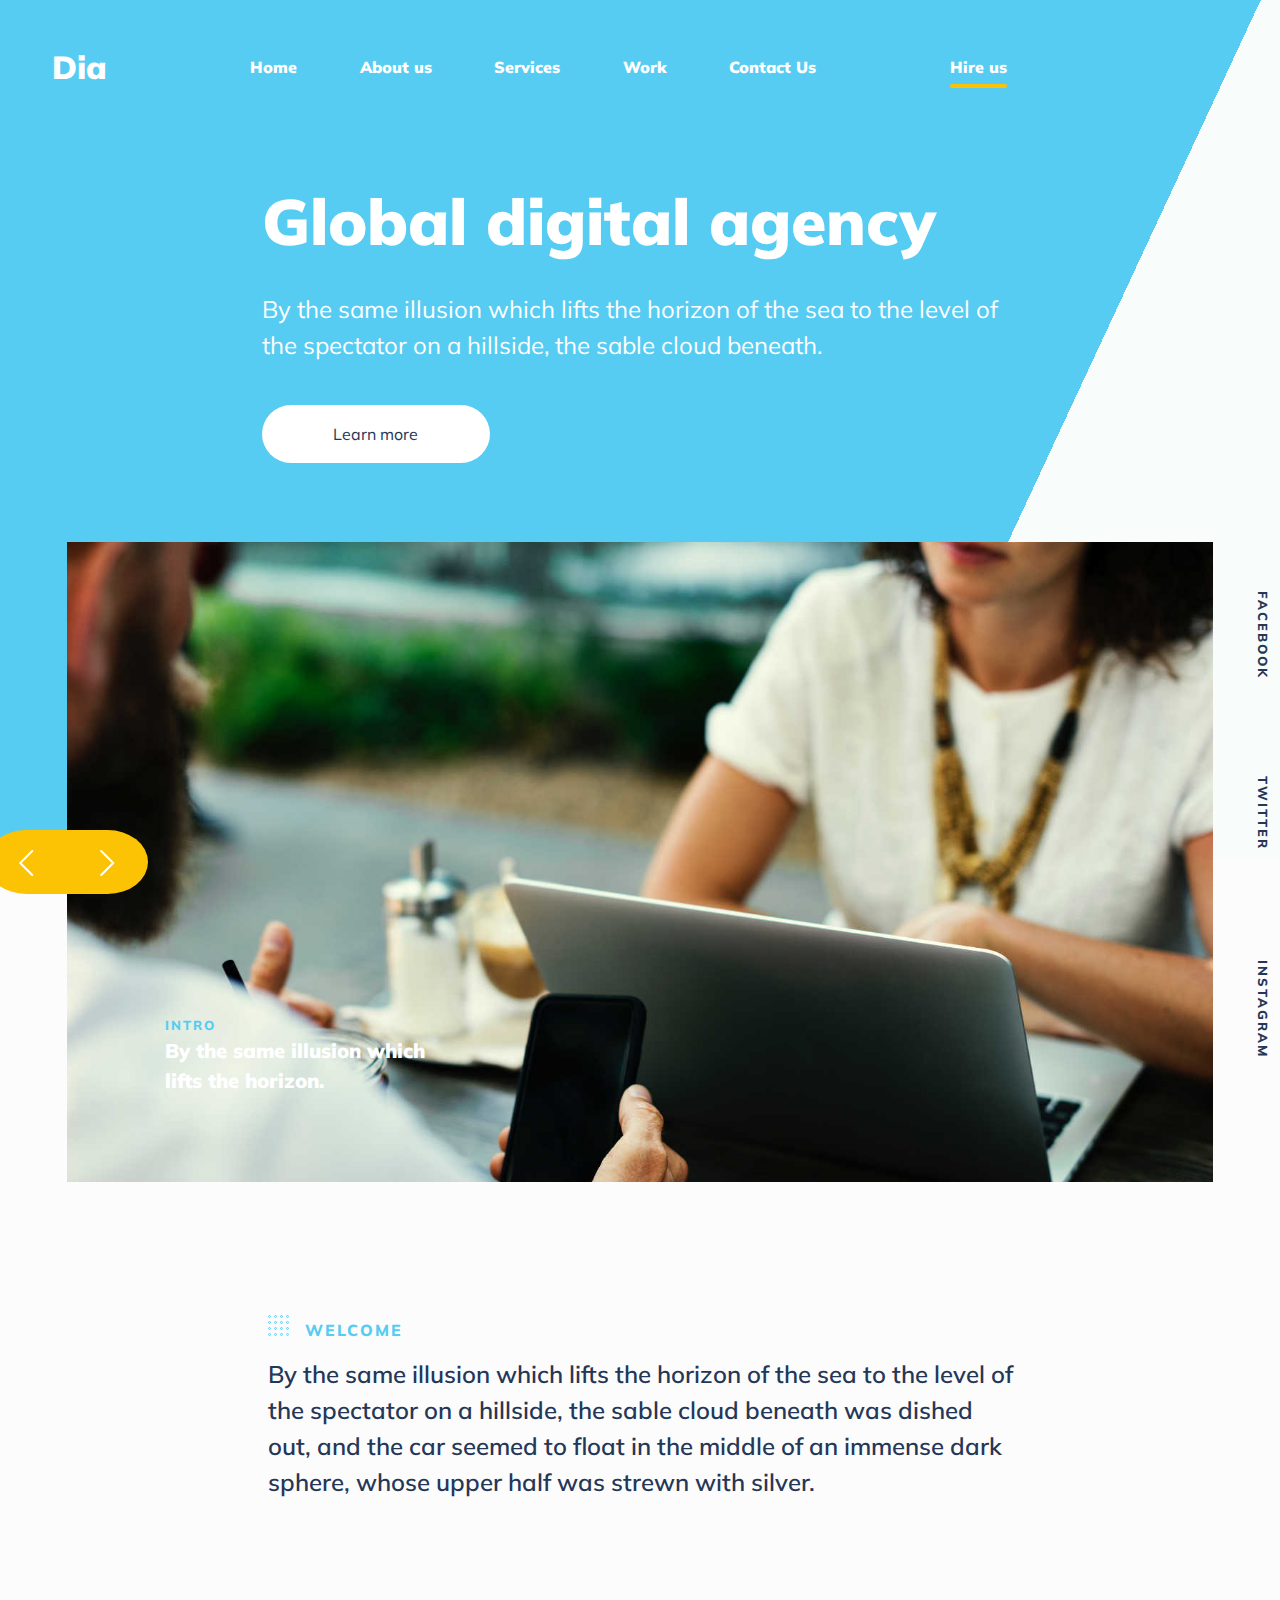
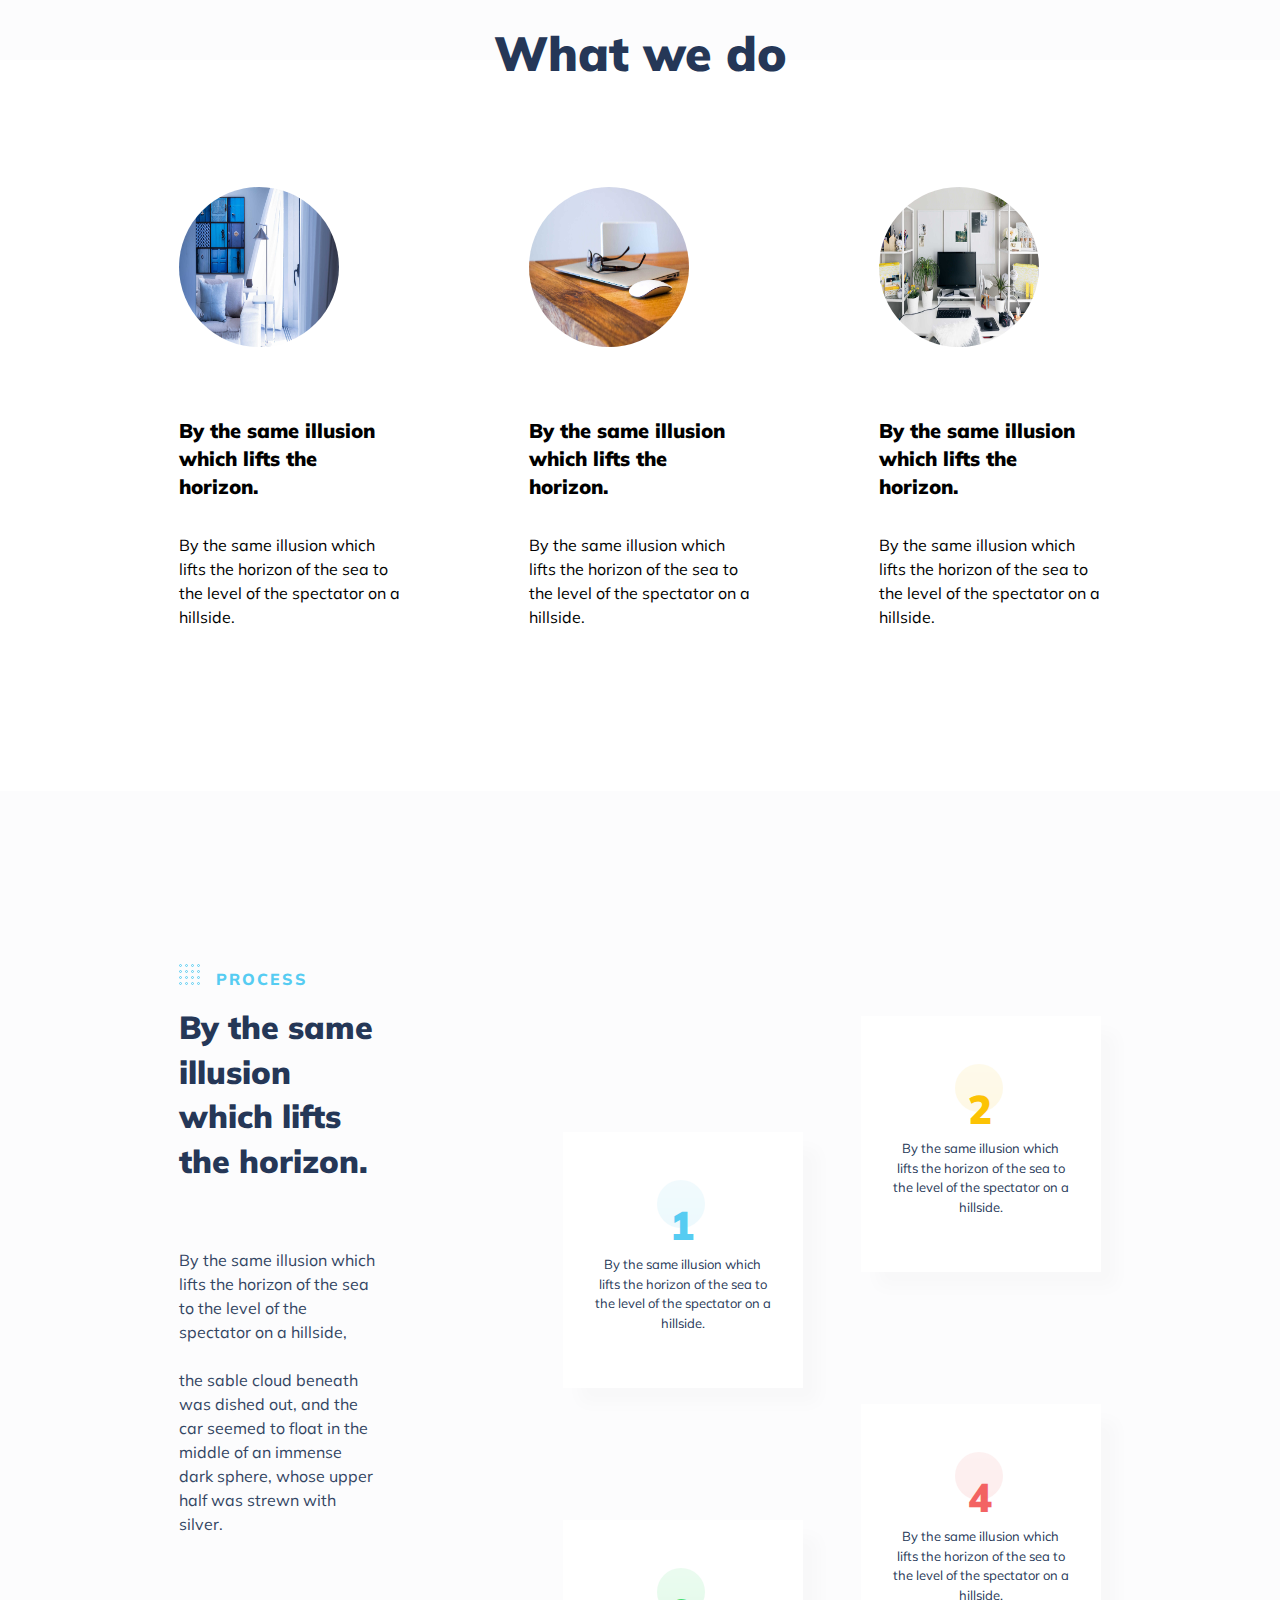
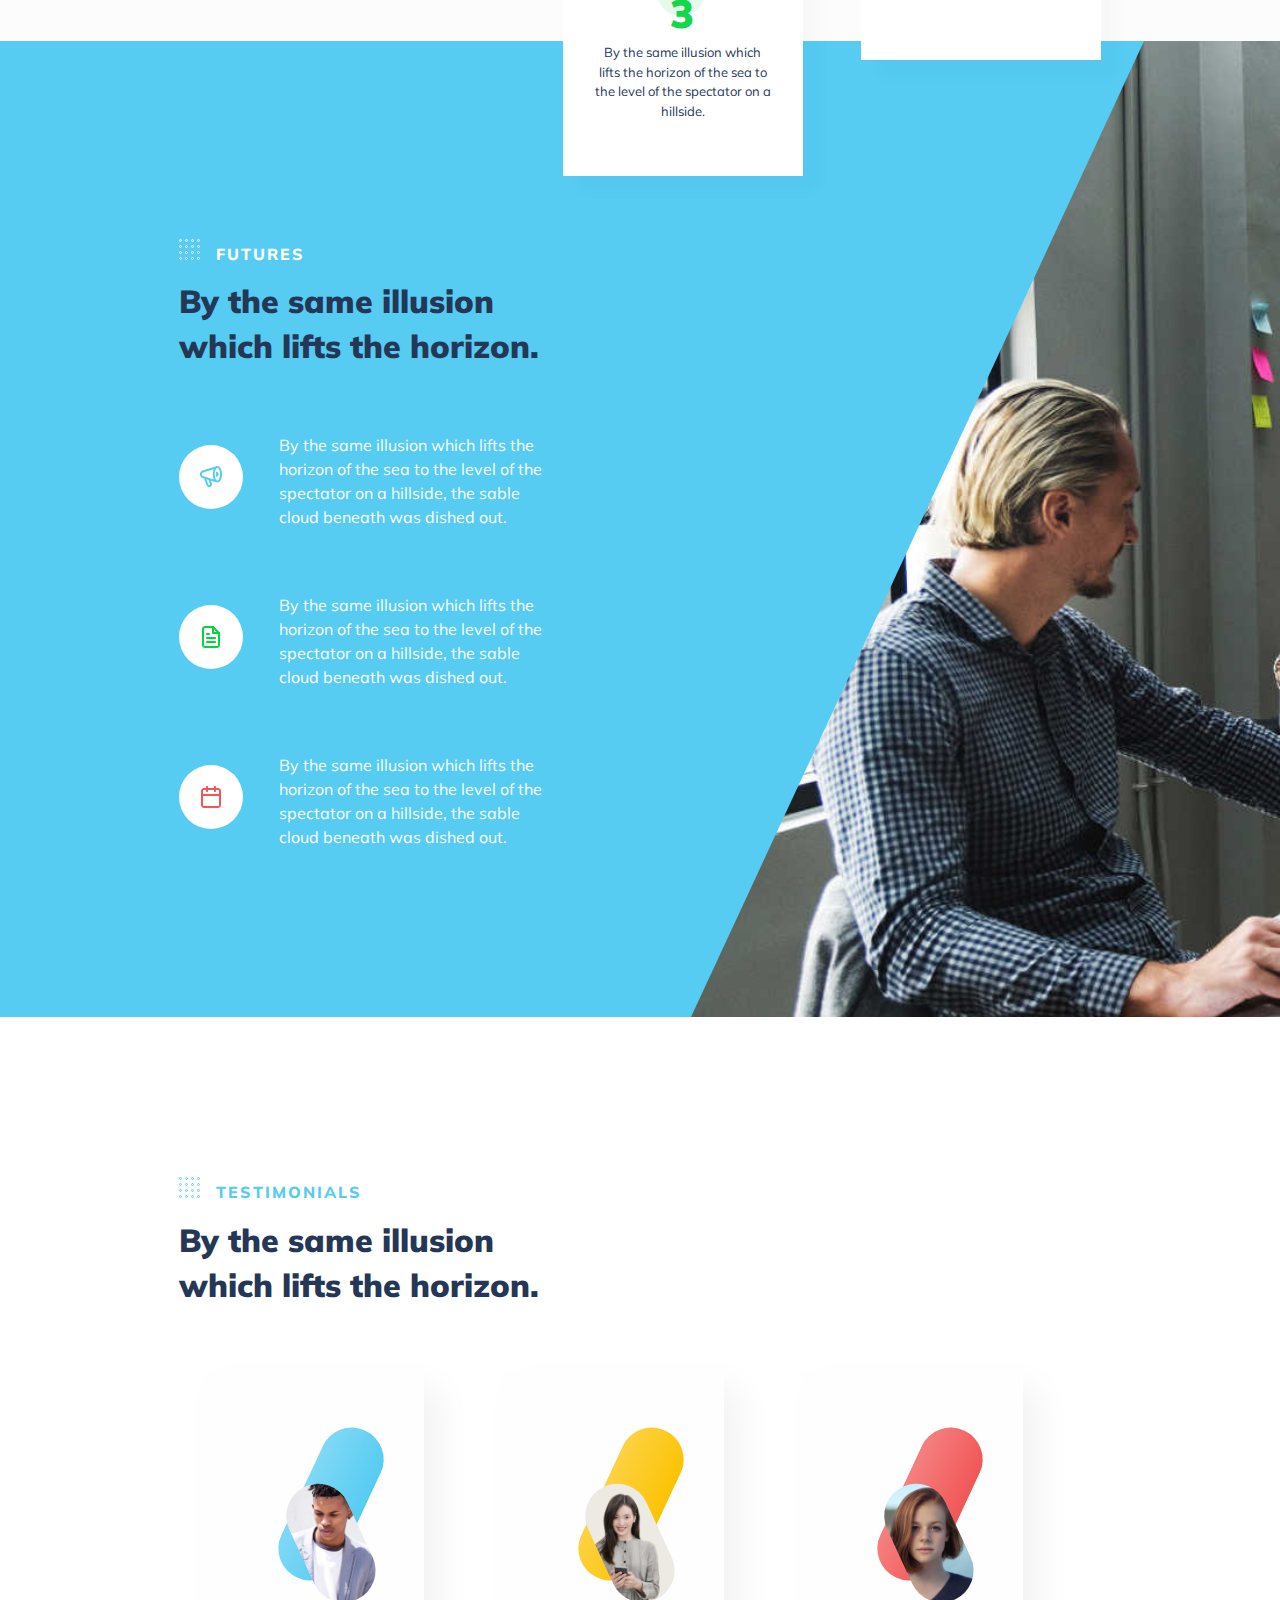
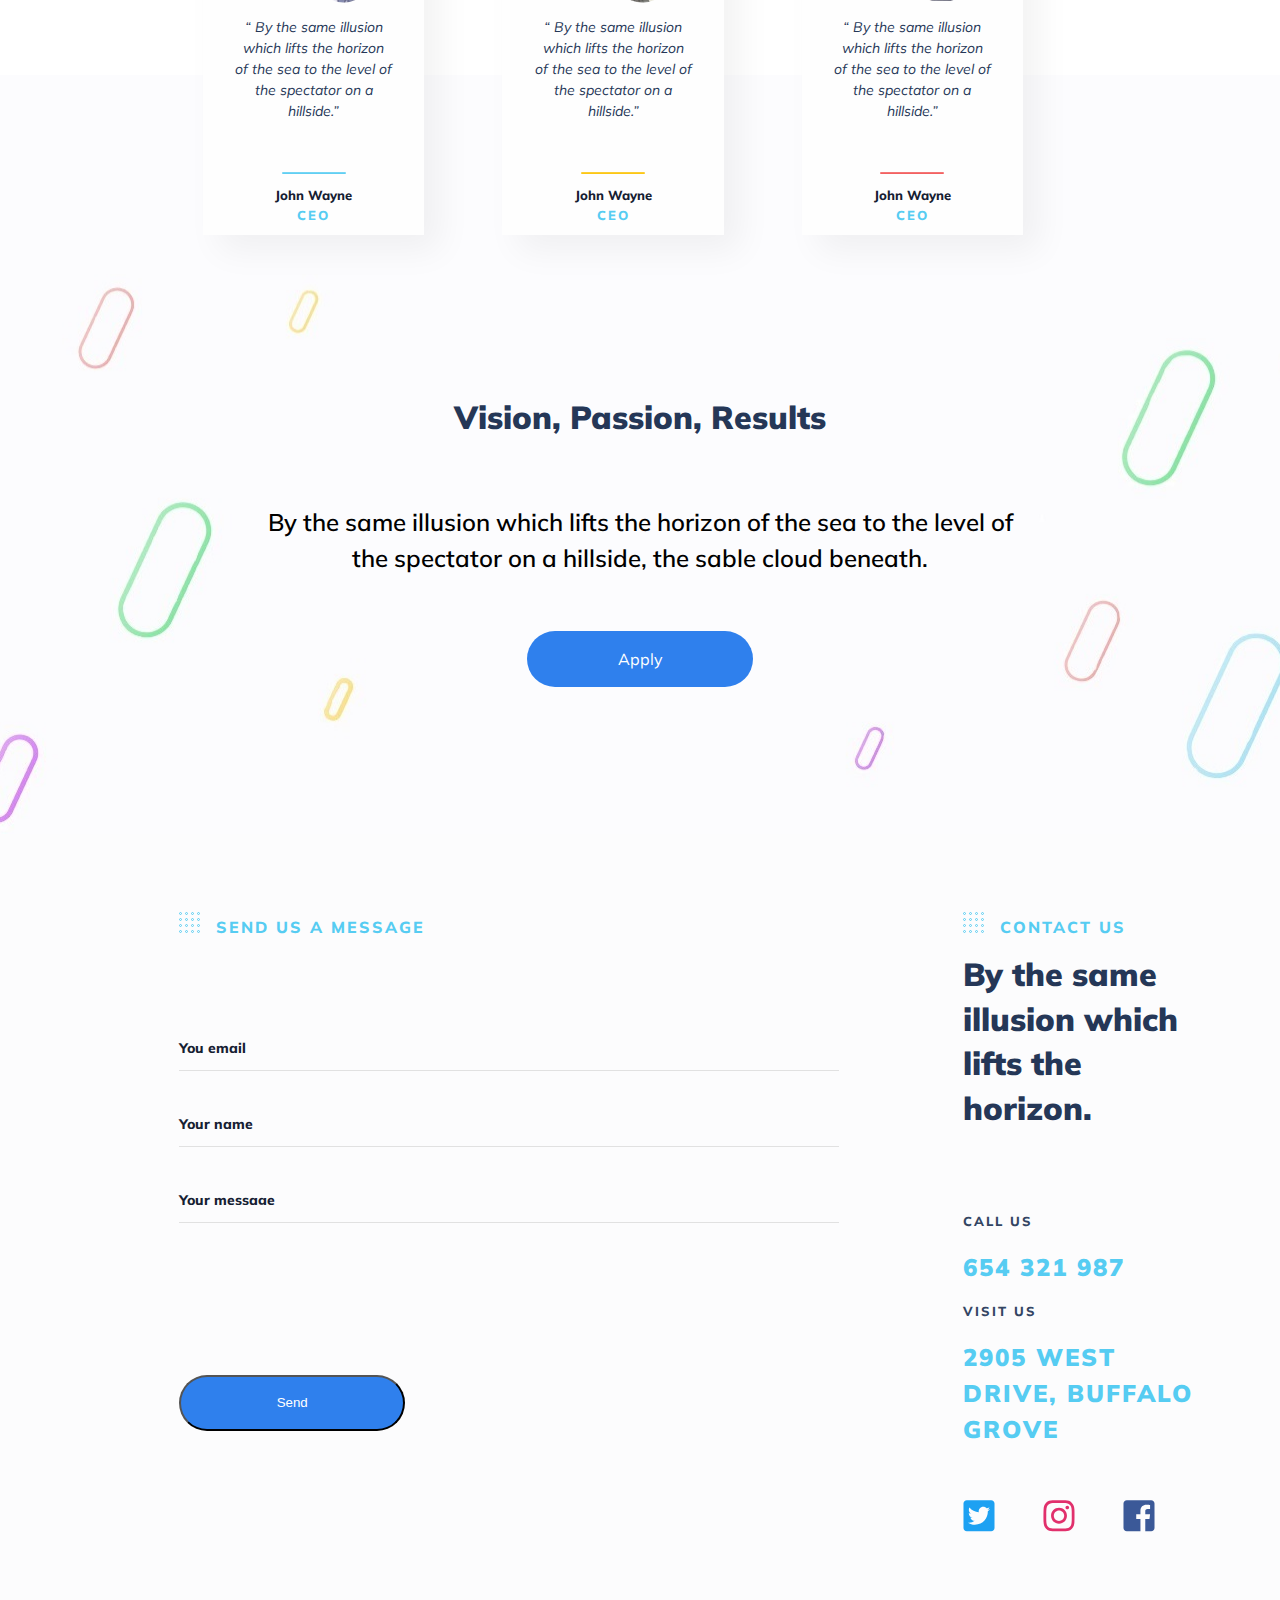
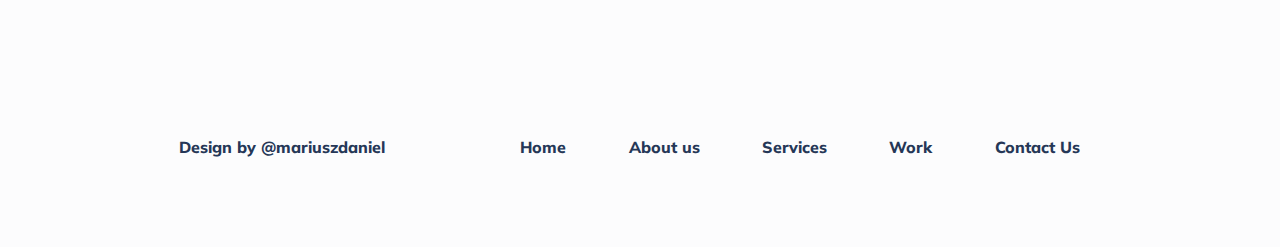
==== commit 3d25ca9d: "Updates" ====
--- a/index.html
+++ b/index.html
@@ -8,101 +8,106 @@
   <link href="https://fonts.googleapis.com/css?family=Muli:300,400,600,700,800,900&display=swap" rel="stylesheet">
 </head>
 <body class="body">
+
+<div class="header-bg">
+
+</div>
 <header class="header">
-  <section class="header__box">
-    <nav class="nav header__nav">
-      <ol class="nav__list">
-
-        <li class="nav__item">
-          <a href="" class="link nav__link nav__link--hover">
-            Dia
-          </a>
-        </li>
-
-        <li class="nav__item">
-          <a href="" class="link nav__link">
-            Home
-          </a>
-        </li>
-
-        <li class="nav__item">
-          <a href="" class="link nav__link">
-            About us
-          </a>
-        </li>
-
-        <li class="nav__item">
-          <a href="" class="link nav__link">
-            Services
-          </a>
-        </li>
-
-        <li class="nav__item">
-          <a href="" class="link nav__link">
-            Work
-          </a>
-        </li>
-
-        <li class="nav__item">
-          <a href="" class="link nav__link">
-            Contact Us
-          </a>
-        </li>
-
-        <li class="nav__item">
-          <a href="" class="link nav__link">
-            Hire us
-          </a>
-        </li>
-      </ol>
-    </nav>
-
-    <section class="heading header__info">
-      <h1 class="heading__main">
-        Global digital agency
-      </h1>
-      <p class="heading__text">By the same illusion which lifts the horizon of the sea to the level of the spectator on
-        a
-        hillside, the sable cloud beneath.</p>
-      <a class="link heading__link" href="#">Learn more</a>
-    </section>
-
-    <section class="slider header__slider">
-
-      <div class="slider__button">
-        <div class="slider__button--left">
-          <svg class="arrow" width="15" height="26" viewBox="0 0 15 26" fill="none" xmlns="http://www.w3.org/2000/svg">
-            <path d="M13.2305 1L1.23047 13L13.2305 25" stroke="white" stroke-width="2" stroke-linecap="round"
-                  stroke-linejoin="round"/>
-          </svg>
-        </div>
-        <div class="slider__button--right">
-          <svg class="arrow" width="15" height="26" viewBox="0 0 15 26" fill="none" xmlns="http://www.w3.org/2000/svg">
-            <path d="M1.23047 0.999999L13.2305 13L1.23047 25" stroke="white" stroke-width="2" stroke-linecap="round"
-                  stroke-linejoin="round"/>
-          </svg>
-        </div>
+
+
+  <nav class="nav header__nav">
+    <ol class="nav__list">
+
+      <li class="nav__item">
+        <a href="" class="link nav__link nav__link--hover">
+          Dia
+        </a>
+      </li>
+
+      <li class="nav__item">
+        <a href="" class="link nav__link">
+          Home
+        </a>
+      </li>
+
+      <li class="nav__item">
+        <a href="" class="link nav__link">
+          About us
+        </a>
+      </li>
+
+      <li class="nav__item">
+        <a href="" class="link nav__link">
+          Services
+        </a>
+      </li>
+
+      <li class="nav__item">
+        <a href="" class="link nav__link">
+          Work
+        </a>
+      </li>
+
+      <li class="nav__item">
+        <a href="" class="link nav__link">
+          Contact Us
+        </a>
+      </li>
+
+      <li class="nav__item">
+        <a href="" class="link nav__link">
+          Hire us
+        </a>
+      </li>
+    </ol>
+  </nav>
+
+  <section class="heading header__info">
+    <h1 class="heading__main">
+      Global digital agency
+    </h1>
+    <p class="heading__text">By the same illusion which lifts the horizon of the sea to the level of the spectator on
+      a
+      hillside, the sable cloud beneath.</p>
+    <a class="link heading__link" href="#">Learn more</a>
+  </section>
+
+  <section class="slider header__slider">
+
+    <div class="slider__button">
+      <div class="slider__button--left">
+        <svg class="arrow" width="15" height="26" viewBox="0 0 15 26" fill="none" xmlns="http://www.w3.org/2000/svg">
+          <path d="M13.2305 1L1.23047 13L13.2305 25" stroke="white" stroke-width="2" stroke-linecap="round"
+                stroke-linejoin="round"/>
+        </svg>
       </div>
-
-      <div class="slider__networks networks">
-        <a class="link slider__link" href="#">Facebook</a>
-        <a class="link slider__link" href="#">Twitter</a>
-        <a class="link slider__link" href="#">Instagram</a>
+      <div class="slider__button--right">
+        <svg class="arrow" width="15" height="26" viewBox="0 0 15 26" fill="none" xmlns="http://www.w3.org/2000/svg">
+          <path d="M1.23047 0.999999L13.2305 13L1.23047 25" stroke="white" stroke-width="2" stroke-linecap="round"
+                stroke-linejoin="round"/>
+        </svg>
       </div>
-
-      <img class="slider__img" src="./images/slider/slide-img-1.jpg" alt="Lorem ipsum">
-      <div class="slider__intro--box">
-        <a class="slider__link--intro">Intro</a>
-        <p class="slider__text--intro">
-          By the same illusion which lifts the horizon.
-        </p>
-      </div>
-
-
-    </section>
+    </div>
+
+    <div class="slider__networks networks">
+      <a class="link slider__link" href="#">Facebook</a>
+      <a class="link slider__link" href="#">Twitter</a>
+      <a class="link slider__link" href="#">Instagram</a>
+    </div>
+
+    <img class="slider__img" src="./images/slider/slide-img-1.jpg" alt="Lorem ipsum">
+    <div class="slider__intro--box">
+      <a class="slider__link--intro">Intro</a>
+      <p class="slider__text--intro">
+        By the same illusion which lifts the horizon.
+      </p>
+    </div>
+
+
   </section>
 
 </header>
+
 
 <main class="main body__main">
   <section class="welcome main__welcome">
--- a/styles/main.css
+++ b/styles/main.css
@@ -8,12 +8,21 @@
   font-weight: normal;
   font-style: normal; }
 
-.header {
-  background: url("../images/method-draw-image.svg") no-repeat;
-  border: 1px solid transparent;
-  padding-top: 48px; }
+.header-bg {
+  height: 860px;
+  width: 100%;
+  position: absolute;
+  padding: 45px;
+  background: linear-gradient(115deg, #56ccf2 75%, #f8fcfb 75%, #f8fcfb 100%);
+  -webkit-box-sizing: border-box;
+  box-sizing: border-box; }
+
+.header__box {
+  width: 72%;
+  margin: auto; }
 
 .nav {
+  padding-top: 51px;
   display: -webkit-box;
   display: -ms-flexbox;
   display: flex;
@@ -22,9 +31,7 @@
   -webkit-box-pack: center;
       -ms-flex-pack: center;
           justify-content: center;
-  width: 948px;
-  position: relative;
-  left: 11%; }
+  width: 948px; }
   .nav__list {
     margin: 0;
     width: 100%;
@@ -171,7 +178,8 @@
     background-color: #fff;
     color: #253757;
     margin-top: 42px;
-    border: 1px solid transparent; }
+    border: 1px solid transparent;
+    margin-bottom: 34px; }
     .heading__link:hover {
       color: #181818;
       background: #f7f7f7 -webkit-gradient(linear, left top, left bottom, from(#f7f7f7), to(#f1f1f1));
@@ -207,26 +215,29 @@
       text-align: center; } }
 
 .slider {
-  -webkit-box-pack: center;
-      -ms-flex-pack: center;
-          justify-content: center;
-  width: 80%;
-  margin: 80px auto 0;
-  z-index: 1;
+  display: -webkit-box;
+  display: -ms-flexbox;
+  display: flex;
+  width: 100vw;
+  max-width: 1146px;
+  height: 640px;
+  background-size: cover;
+  background-position: center;
   position: relative;
+  top: 45px;
+  margin: auto;
   -webkit-box-sizing: border-box;
           box-sizing: border-box; }
   .slider__img {
-    height: 100%;
-    width: 100%;
     -o-object-fit: cover;
        object-fit: cover;
-    position: relative; }
+    position: relative;
+    margin: 0 auto;
+    width: 1146px; }
   .slider__networks {
     position: absolute;
-    right: -100px;
-    top: 25%;
-    z-index: 1; }
+    left: 100%;
+    top: calc(50% - 232px); }
   .slider__link {
     display: block;
     margin-bottom: 165px;
@@ -254,8 +265,8 @@
     color: #fff; }
   .slider__button {
     position: absolute;
-    top: 32%;
-    left: -6.3%;
+    top: calc(50% - 32px);
+    left: -81px;
     display: -webkit-box;
     display: -ms-flexbox;
     display: flex;
@@ -368,7 +379,7 @@
   background-color: #fff;
   width: 100%; }
   .specification__directions {
-    width: 80%;
+    width: 72%;
     margin: 0 auto; }
   .specification__heading {
     font-weight: 900;
@@ -416,7 +427,7 @@
     -webkit-box-pack: justify;
         -ms-flex-pack: justify;
             justify-content: space-between;
-    width: 80%;
+    width: 72%;
     margin: auto; }
   .process__item {
     width: 362px;
@@ -495,7 +506,7 @@
   overflow: hidden;
   bottom: 47px; }
   .features__box {
-    width: 80%;
+    width: 72%;
     margin: 0 auto; }
   .features__info {
     margin-top: 198px;
@@ -547,7 +558,7 @@
   max-width: 1600px;
   margin-top: -47px; }
   .testimonials__box {
-    width: 80%;
+    width: 72%;
     margin: 0 auto; }
   .testimonials__subheading {
     width: 362px; }
@@ -724,7 +735,7 @@
     width: 656px;
     margin-right: 128px; }
   .contacts__box {
-    width: 80%;
+    width: 72%;
     margin: 0 auto;
     display: -webkit-box;
     display: -ms-flexbox;
@@ -740,14 +751,14 @@
   -webkit-box-direction: normal;
       -ms-flex-direction: column;
           flex-direction: column;
-  justify-items: center; }
+  justify-items: center;
+  font-size: 14px;
+  color: #152032;
+  font-weight: 800;
+  line-height: 10px; }
   .form__input {
     background-color: #fcfcfd;
     margin-bottom: 48px;
-    font-size: 14px;
-    color: #152032;
-    font-weight: 800;
-    line-height: 10px;
     width: 656px;
     border: none;
     border-bottom: 1px solid #e1e1e1; }
@@ -932,9 +943,10 @@
     display: -webkit-box;
     display: -ms-flexbox;
     display: flex;
-    width: 80%;
+    width: 72%;
     margin: auto; }
   .footer__design {
+    padding-top: 51px;
     width: 460px;
     margin-right: 127px;
     font-weight: 800;
